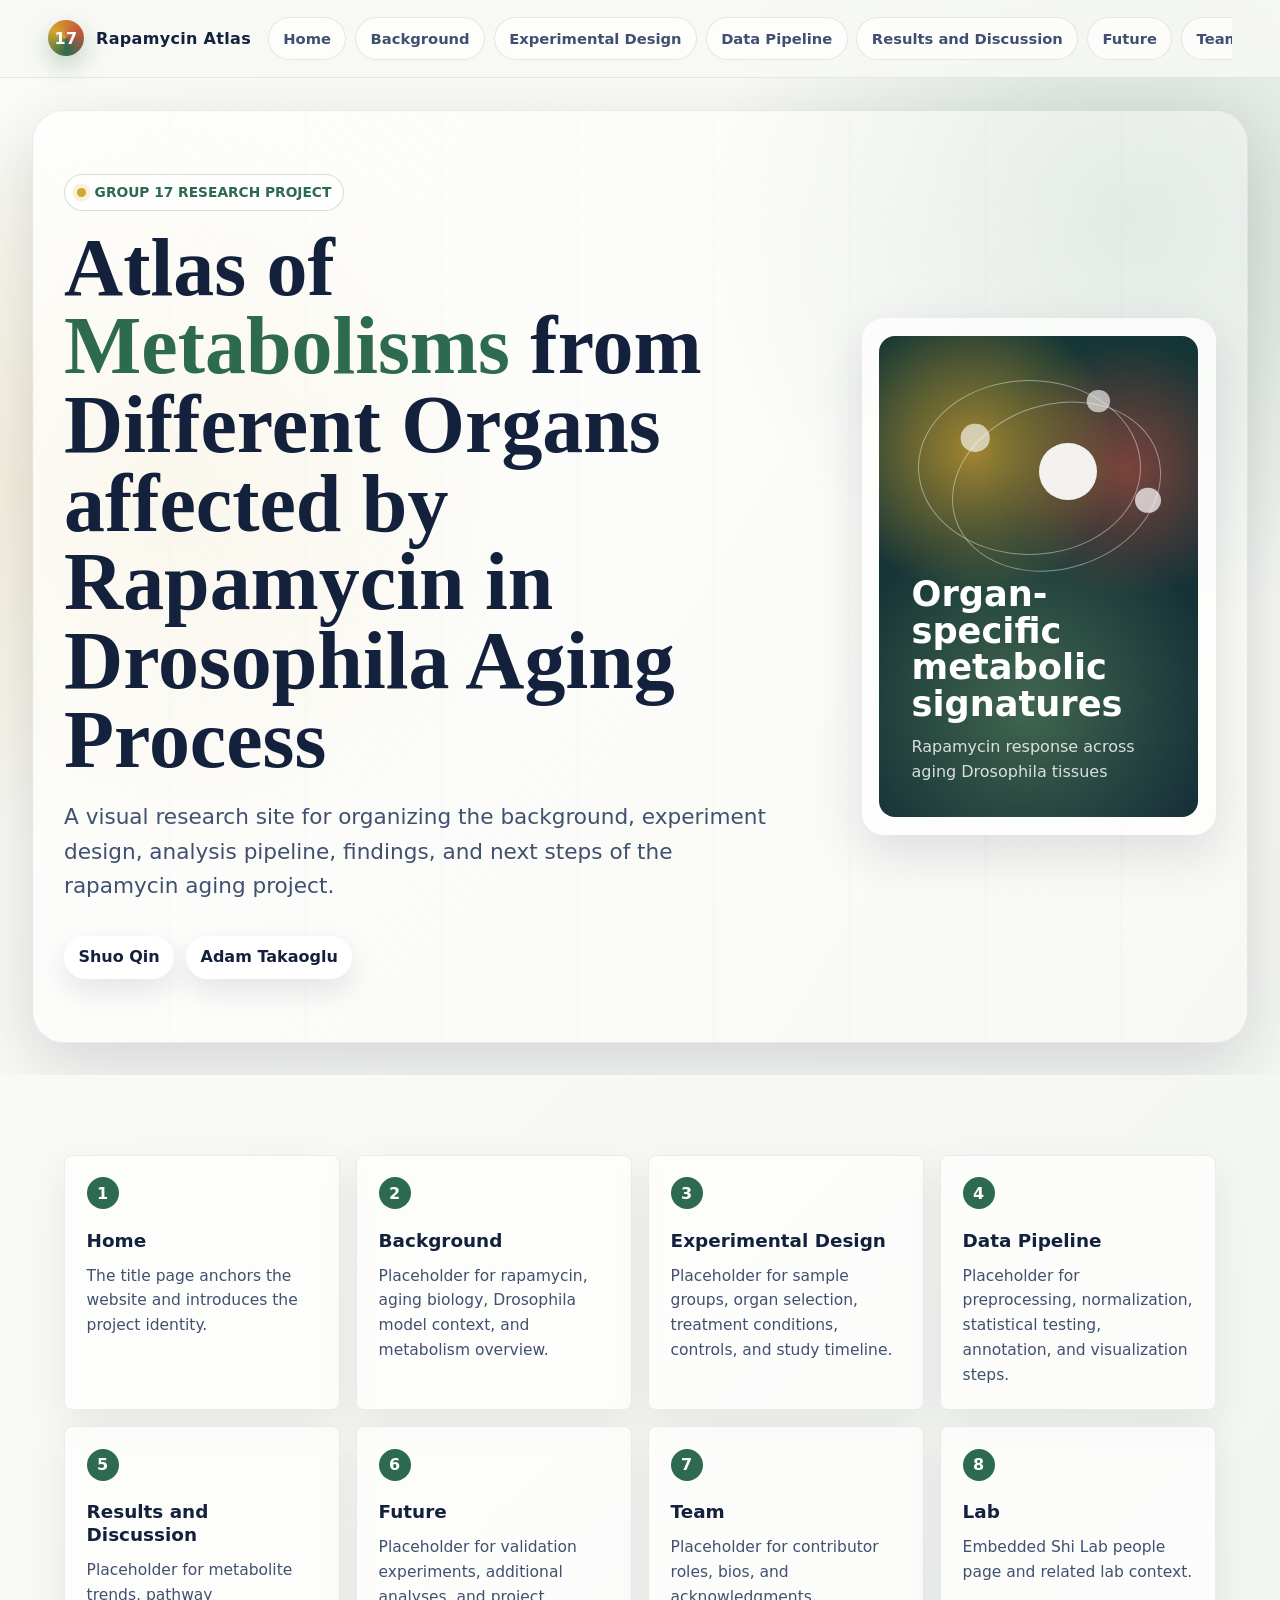
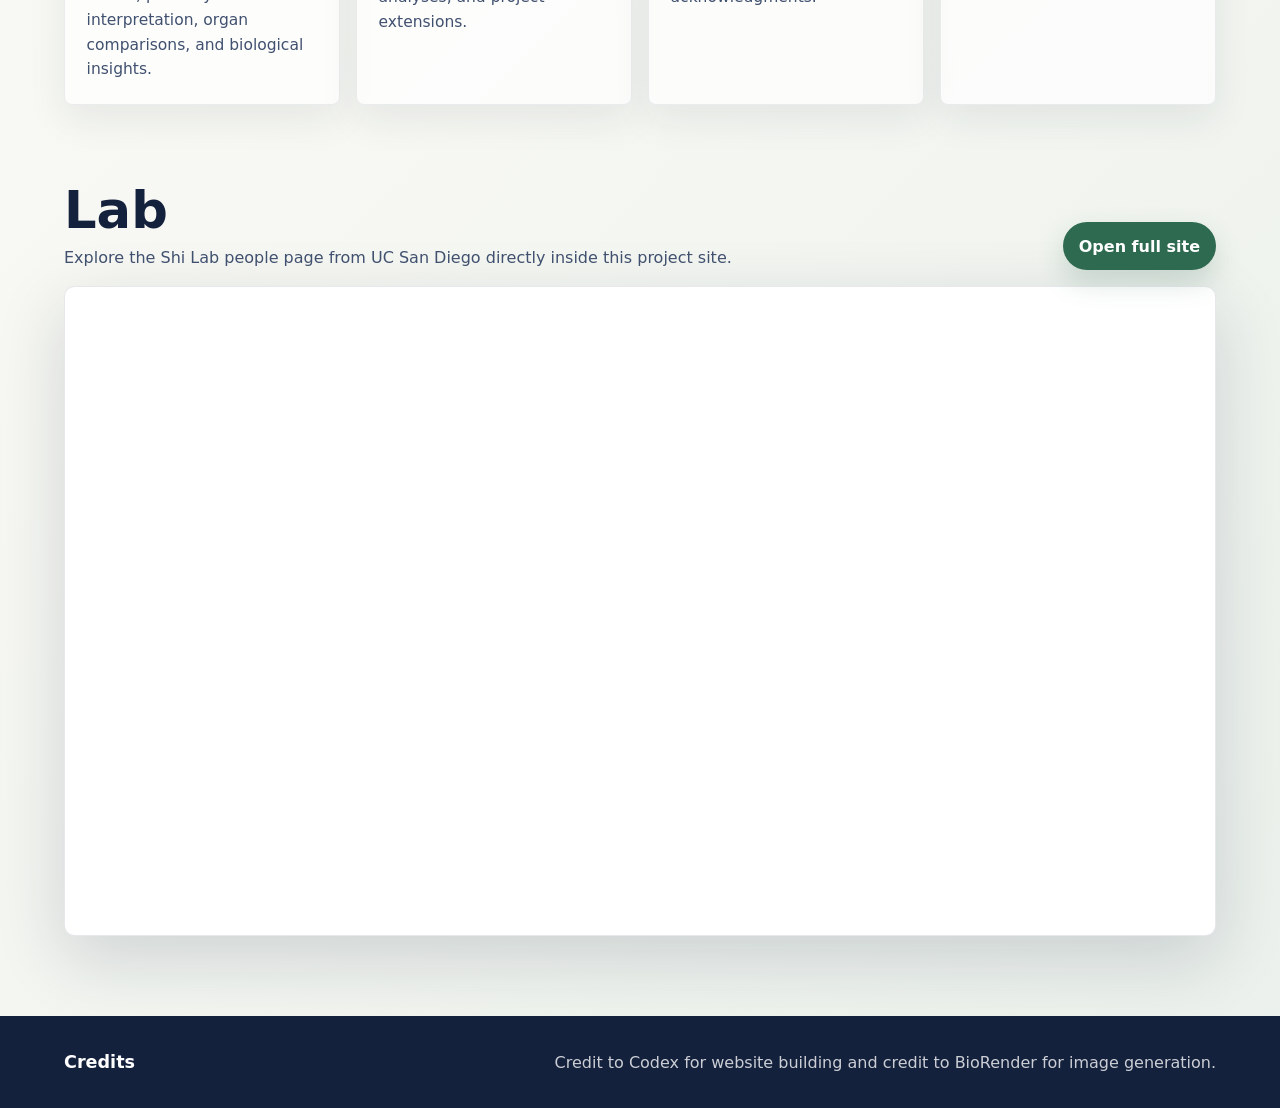
==== index.html @ 7ebf877e "[UPDATE] Lab Session Complete" ====
<!DOCTYPE html>
<html lang="en">
<head>
    <meta charset="UTF-8">
    <meta name="viewport" content="width=device-width, initial-scale=1.0">
    <title>Group 17 | Rapamycin Metabolism Atlas</title>
    <style>
        :root {
            --ink: #14213d;
            --ink-soft: #40506f;
            --paper: #f7f8f3;
            --mist: #e8efe7;
            --leaf: #2d6a4f;
            --moss: #5b8c5a;
            --gold: #d4a72c;
            --coral: #c8553d;
            --white: #ffffff;
            --shadow: 0 22px 70px rgba(20, 33, 61, 0.16);
        }

        * {
            box-sizing: border-box;
        }

        html {
            scroll-behavior: smooth;
        }

        body {
            margin: 0;
            color: var(--ink);
            font-family: Inter, ui-sans-serif, system-ui, -apple-system, BlinkMacSystemFont, "Segoe UI", sans-serif;
            line-height: 1.6;
            background:
                radial-gradient(circle at 12% 18%, rgba(212, 167, 44, 0.18), transparent 24rem),
                radial-gradient(circle at 88% 8%, rgba(45, 106, 79, 0.18), transparent 26rem),
                linear-gradient(135deg, #fbfbf7 0%, var(--paper) 50%, #eaf0eb 100%);
        }

        a {
            color: inherit;
            text-decoration: none;
        }

        .site-shell {
            min-height: 100vh;
        }

        .topbar {
            position: sticky;
            top: 0;
            z-index: 20;
            display: flex;
            align-items: center;
            justify-content: space-between;
            gap: 1rem;
            padding: 0.85rem clamp(1rem, 4vw, 3rem);
            border-bottom: 1px solid rgba(20, 33, 61, 0.08);
            background: rgba(247, 248, 243, 0.84);
            backdrop-filter: blur(18px);
        }

        .brand {
            display: flex;
            align-items: center;
            gap: 0.75rem;
            min-width: max-content;
            font-weight: 800;
            letter-spacing: 0.02em;
        }

        .brand-mark {
            display: grid;
            width: 2.25rem;
            height: 2.25rem;
            place-items: center;
            border-radius: 50%;
            color: var(--white);
            background: conic-gradient(from 180deg, var(--leaf), var(--gold), var(--coral), var(--leaf));
            box-shadow: 0 10px 24px rgba(45, 106, 79, 0.28);
        }

        .nav-scroll {
            display: flex;
            gap: 0.55rem;
            max-width: 100%;
            overflow-x: auto;
            padding: 0.2rem 0.05rem;
            scrollbar-width: thin;
        }

        .nav-scroll a {
            flex: 0 0 auto;
            padding: 0.55rem 0.9rem;
            border: 1px solid rgba(20, 33, 61, 0.1);
            border-radius: 999px;
            color: var(--ink-soft);
            font-size: 0.92rem;
            font-weight: 700;
            background: rgba(255, 255, 255, 0.64);
            transition: transform 160ms ease, color 160ms ease, background 160ms ease, border-color 160ms ease;
        }

        .nav-scroll a:hover,
        .nav-scroll a:focus-visible {
            color: var(--white);
            outline: none;
            border-color: transparent;
            background: var(--leaf);
            transform: translateY(-2px);
        }

        .hero {
            position: relative;
            min-height: calc(100vh - 4.2rem);
            display: grid;
            align-items: center;
            padding: clamp(3rem, 8vw, 6rem) clamp(1.25rem, 5vw, 5rem);
            overflow: hidden;
        }

        .hero::before {
            content: "";
            position: absolute;
            inset: clamp(1rem, 3vw, 2rem);
            pointer-events: none;
            border: 1px solid rgba(20, 33, 61, 0.08);
            border-radius: 2rem;
            background:
                linear-gradient(120deg, rgba(255, 255, 255, 0.7), rgba(255, 255, 255, 0.2)),
                repeating-linear-gradient(90deg, rgba(45, 106, 79, 0.06) 0 1px, transparent 1px 8.5rem);
            box-shadow: var(--shadow);
        }

        .hero-content {
            position: relative;
            z-index: 1;
            width: min(1180px, 100%);
            margin: 0 auto;
            display: grid;
            grid-template-columns: minmax(0, 1.12fr) minmax(18rem, 0.55fr);
            gap: clamp(2rem, 6vw, 5rem);
            align-items: center;
        }

        .kicker {
            display: inline-flex;
            align-items: center;
            gap: 0.55rem;
            width: fit-content;
            margin: 0 0 1.1rem;
            padding: 0.42rem 0.75rem;
            border: 1px solid rgba(45, 106, 79, 0.22);
            border-radius: 999px;
            color: var(--leaf);
            font-size: 0.86rem;
            font-weight: 800;
            text-transform: uppercase;
            background: rgba(255, 255, 255, 0.72);
        }

        .kicker::before {
            content: "";
            width: 0.55rem;
            height: 0.55rem;
            border-radius: 50%;
            background: var(--gold);
            box-shadow: 0 0 0 0.28rem rgba(212, 167, 44, 0.16);
        }

        h1 {
            max-width: 980px;
            margin: 0;
            font-family: Georgia, "Times New Roman", serif;
            font-size: clamp(2.55rem, 6.4vw, 6.7rem);
            line-height: 0.96;
            letter-spacing: 0;
        }

        .title-accent {
            color: var(--leaf);
        }

        .subtitle {
            max-width: 760px;
            margin: 1.3rem 0 0;
            color: var(--ink-soft);
            font-size: clamp(1.05rem, 2vw, 1.35rem);
        }

        .team-line {
            display: flex;
            flex-wrap: wrap;
            gap: 0.75rem;
            margin-top: 2rem;
        }

        .team-line span {
            display: inline-flex;
            align-items: center;
            min-height: 2.65rem;
            padding: 0.55rem 0.9rem;
            border-radius: 999px;
            font-weight: 800;
            background: var(--white);
            box-shadow: 0 12px 28px rgba(20, 33, 61, 0.1);
        }

        .hero-panel {
            padding: 1.1rem;
            border-radius: 1.4rem;
            background: rgba(255, 255, 255, 0.72);
            box-shadow: 0 18px 50px rgba(20, 33, 61, 0.13);
        }

        .atlas-card {
            min-height: 24rem;
            display: grid;
            align-content: space-between;
            padding: clamp(1.25rem, 3vw, 2rem);
            border-radius: 1rem;
            color: var(--white);
            background:
                linear-gradient(145deg, rgba(20, 33, 61, 0.1), rgba(20, 33, 61, 0.44)),
                radial-gradient(circle at 30% 24%, rgba(212, 167, 44, 0.9), transparent 9rem),
                radial-gradient(circle at 78% 28%, rgba(200, 85, 61, 0.76), transparent 8rem),
                radial-gradient(circle at 48% 78%, rgba(91, 140, 90, 0.95), transparent 12rem),
                #173b34;
            overflow: hidden;
        }

        .orbit {
            position: relative;
            height: 13rem;
        }

        .orbit span {
            position: absolute;
            display: block;
            border: 1px solid rgba(255, 255, 255, 0.42);
            border-radius: 50%;
        }

        .orbit span:nth-child(1) {
            inset: 0.8rem 1.6rem 1.3rem 0.4rem;
        }

        .orbit span:nth-child(2) {
            inset: 2.3rem 0.2rem 0.4rem 2.4rem;
            transform: rotate(-18deg);
        }

        .orbit span:nth-child(3) {
            width: 3.6rem;
            height: 3.6rem;
            top: 4.7rem;
            left: 50%;
            border: none;
            background: rgba(255, 255, 255, 0.92);
            box-shadow:
                -5.8rem -2.1rem 0 -0.9rem rgba(255, 255, 255, 0.62),
                5rem 1.8rem 0 -1rem rgba(255, 255, 255, 0.7),
                1.9rem -4.4rem 0 -1.08rem rgba(255, 255, 255, 0.62);
        }

        .atlas-card h2 {
            margin: 0;
            font-size: clamp(1.6rem, 3.2vw, 2.2rem);
            line-height: 1.05;
        }

        .atlas-card p {
            margin: 0.65rem 0 0;
            color: rgba(255, 255, 255, 0.82);
        }

        .section-wrap {
            padding: clamp(3rem, 8vw, 5rem) clamp(1.25rem, 5vw, 5rem);
        }

        .section-grid {
            width: min(1180px, 100%);
            margin: 0 auto;
            display: grid;
            grid-template-columns: repeat(4, minmax(0, 1fr));
            gap: 1rem;
        }

        .placeholder {
            min-height: 13rem;
            padding: 1.35rem;
            border: 1px solid rgba(20, 33, 61, 0.08);
            border-radius: 0.5rem;
            background: rgba(255, 255, 255, 0.7);
            box-shadow: 0 14px 38px rgba(20, 33, 61, 0.08);
        }

        .placeholder h2 {
            margin: 0 0 0.75rem;
            font-size: 1.15rem;
            line-height: 1.25;
        }

        .placeholder p {
            margin: 0;
            color: var(--ink-soft);
            font-size: 0.97rem;
        }

        .placeholder-number {
            display: inline-grid;
            width: 2rem;
            height: 2rem;
            margin-bottom: 1.2rem;
            place-items: center;
            border-radius: 50%;
            color: var(--white);
            font-weight: 900;
            background: var(--leaf);
        }

        .lab-section {
            padding: 0 clamp(1.25rem, 5vw, 5rem) clamp(3rem, 8vw, 5rem);
        }

        .lab-inner {
            width: min(1180px, 100%);
            margin: 0 auto;
        }

        .section-heading {
            display: flex;
            align-items: end;
            justify-content: space-between;
            gap: 1rem;
            margin-bottom: 1rem;
        }

        .section-heading h2 {
            margin: 0;
            font-size: clamp(1.8rem, 4vw, 3.2rem);
            line-height: 1;
        }

        .section-heading p {
            max-width: 42rem;
            margin: 0.55rem 0 0;
            color: var(--ink-soft);
        }

        .open-link {
            flex: 0 0 auto;
            padding: 0.7rem 1rem;
            border-radius: 999px;
            color: var(--white);
            font-weight: 800;
            background: var(--leaf);
            box-shadow: 0 12px 28px rgba(45, 106, 79, 0.2);
        }

        .lab-frame-wrap {
            overflow: hidden;
            border: 1px solid rgba(20, 33, 61, 0.1);
            border-radius: 0.65rem;
            background: var(--white);
            box-shadow: var(--shadow);
        }

        .lab-frame {
            display: block;
            width: 100%;
            min-height: 72vh;
            border: 0;
        }

        .credits {
            padding: 2rem clamp(1.25rem, 5vw, 5rem);
            color: var(--white);
            background: var(--ink);
        }

        .credits-inner {
            width: min(1180px, 100%);
            margin: 0 auto;
            display: flex;
            align-items: center;
            justify-content: space-between;
            gap: 1rem;
        }

        .credits h2 {
            margin: 0;
            font-size: 1.1rem;
        }

        .credits p {
            margin: 0;
            color: rgba(255, 255, 255, 0.78);
        }

        @media (max-width: 920px) {
            .topbar {
                align-items: flex-start;
                flex-direction: column;
            }

            .hero-content {
                grid-template-columns: 1fr;
            }

            .hero-panel {
                max-width: 32rem;
            }

            .section-grid {
                grid-template-columns: repeat(2, minmax(0, 1fr));
            }

            .section-heading,
            .credits-inner {
                align-items: flex-start;
                flex-direction: column;
            }
        }

        @media (max-width: 620px) {
            .hero {
                min-height: auto;
                padding-top: 2rem;
            }

            .hero::before {
                inset: 0.65rem;
                border-radius: 1.2rem;
            }

            .brand {
                min-width: 0;
            }

            .section-grid {
                grid-template-columns: 1fr;
            }
        }
    </style>
</head>
<body>
    <div class="site-shell">
        <header class="topbar" aria-label="Project navigation">
            <a class="brand" href="#home" aria-label="Go to home section">
                <span class="brand-mark" aria-hidden="true">17</span>
                <span>Rapamycin Atlas</span>
            </a>
            <nav class="nav-scroll" aria-label="Main sections">
                <a href="#home">Home</a>
                <a href="#background">Background</a>
                <a href="#experimental-design">Experimental Design</a>
                <a href="#data-pipeline">Data Pipeline</a>
                <a href="#results-discussion">Results and Discussion</a>
                <a href="#future">Future</a>
                <a href="#team">Team</a>
                <a href="#lab">Lab</a>
            </nav>
        </header>

        <main>
            <section class="hero" id="home">
                <div class="hero-content">
                    <div>
                        <p class="kicker">Group 17 Research Project</p>
                        <h1>Atlas of <span class="title-accent">Metabolisms</span> from Different Organs affected by Rapamycin in Drosophila Aging Process</h1>
                        <p class="subtitle">A visual research site for organizing the background, experiment design, analysis pipeline, findings, and next steps of the rapamycin aging project.</p>
                        <div class="team-line" aria-label="Team members">
                            <span>Shuo Qin</span>
                            <span>Adam Takaoglu</span>
                        </div>
                    </div>

                    <aside class="hero-panel" aria-label="Metabolism atlas visual">
                        <div class="atlas-card">
                            <div class="orbit" aria-hidden="true">
                                <span></span>
                                <span></span>
                                <span></span>
                            </div>
                            <div>
                                <h2>Organ-specific metabolic signatures</h2>
                                <p>Rapamycin response across aging Drosophila tissues</p>
                            </div>
                        </div>
                    </aside>
                </div>
            </section>

            <section class="section-wrap" aria-label="Page placeholders">
                <div class="section-grid">
                    <article class="placeholder">
                        <span class="placeholder-number">1</span>
                        <h2>Home</h2>
                        <p>The title page anchors the website and introduces the project identity.</p>
                    </article>
                    <article class="placeholder" id="background">
                        <span class="placeholder-number">2</span>
                        <h2>Background</h2>
                        <p>Placeholder for rapamycin, aging biology, Drosophila model context, and metabolism overview.</p>
                    </article>
                    <article class="placeholder" id="experimental-design">
                        <span class="placeholder-number">3</span>
                        <h2>Experimental Design</h2>
                        <p>Placeholder for sample groups, organ selection, treatment conditions, controls, and study timeline.</p>
                    </article>
                    <article class="placeholder" id="data-pipeline">
                        <span class="placeholder-number">4</span>
                        <h2>Data Pipeline</h2>
                        <p>Placeholder for preprocessing, normalization, statistical testing, annotation, and visualization steps.</p>
                    </article>
                    <article class="placeholder" id="results-discussion">
                        <span class="placeholder-number">5</span>
                        <h2>Results and Discussion</h2>
                        <p>Placeholder for metabolite trends, pathway interpretation, organ comparisons, and biological insights.</p>
                    </article>
                    <article class="placeholder" id="future">
                        <span class="placeholder-number">6</span>
                        <h2>Future</h2>
                        <p>Placeholder for validation experiments, additional analyses, and project extensions.</p>
                    </article>
                    <article class="placeholder" id="team">
                        <span class="placeholder-number">7</span>
                        <h2>Team</h2>
                        <p>Placeholder for contributor roles, bios, and acknowledgments.</p>
                    </article>
                    <article class="placeholder">
                        <span class="placeholder-number">8</span>
                        <h2>Lab</h2>
                        <p>Embedded Shi Lab people page and related lab context.</p>
                    </article>
                </div>
            </section>

            <section class="lab-section" id="lab" aria-labelledby="lab-title">
                <div class="lab-inner">
                    <div class="section-heading">
                        <div>
                            <h2 id="lab-title">Lab</h2>
                            <p>Explore the Shi Lab people page from UC San Diego directly inside this project site.</p>
                        </div>
                        <a class="open-link" href="https://shi.eng.ucsd.edu/people" target="_blank" rel="noopener noreferrer">Open full site</a>
                    </div>
                    <div class="lab-frame-wrap">
                        <iframe class="lab-frame" src="https://shi.eng.ucsd.edu/people" title="Shi Lab people page">
                            <a href="https://shi.eng.ucsd.edu/people">Open the Shi Lab people page</a>
                        </iframe>
                    </div>
                </div>
            </section>
        </main>

        <footer class="credits" aria-labelledby="credits-title">
            <div class="credits-inner">
                <h2 id="credits-title">Credits</h2>
                <p>Credit to Codex for website building and credit to BioRender for image generation.</p>
            </div>
        </footer>
    </div>
</body>
</html>
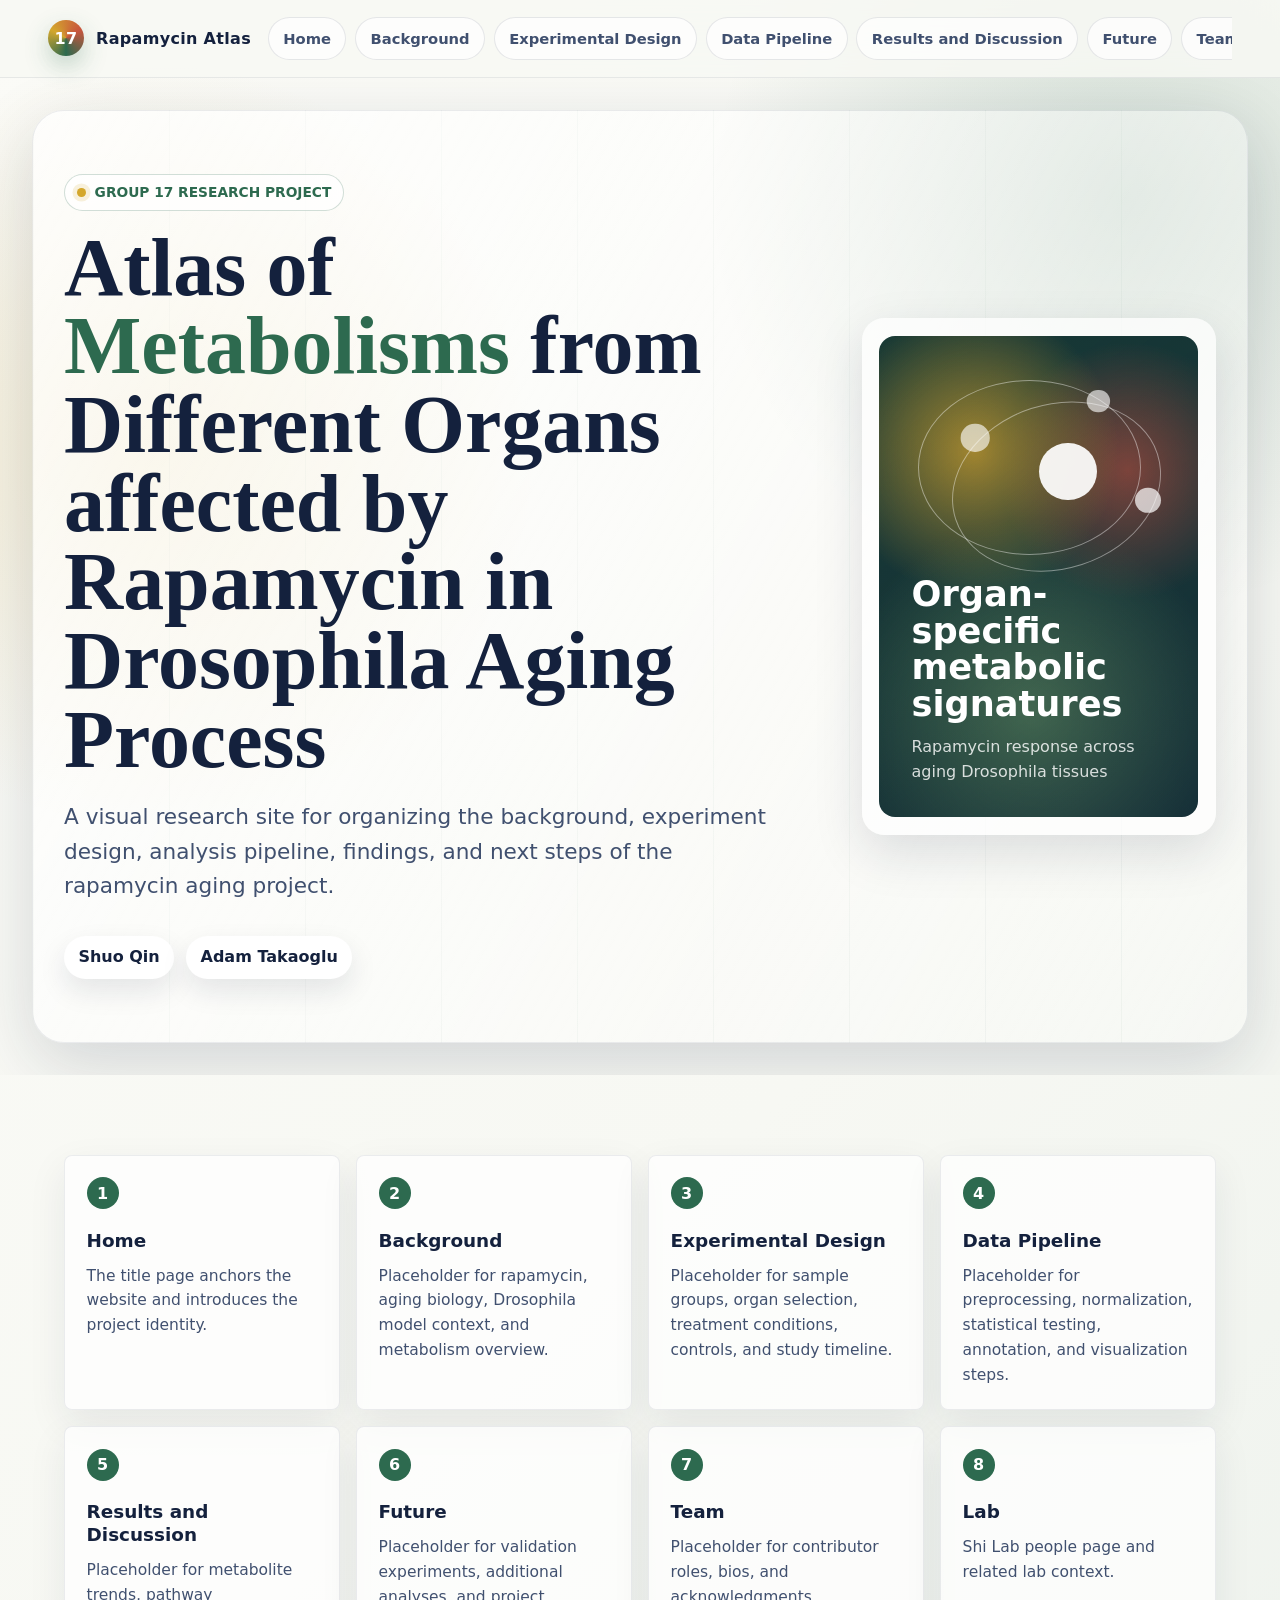
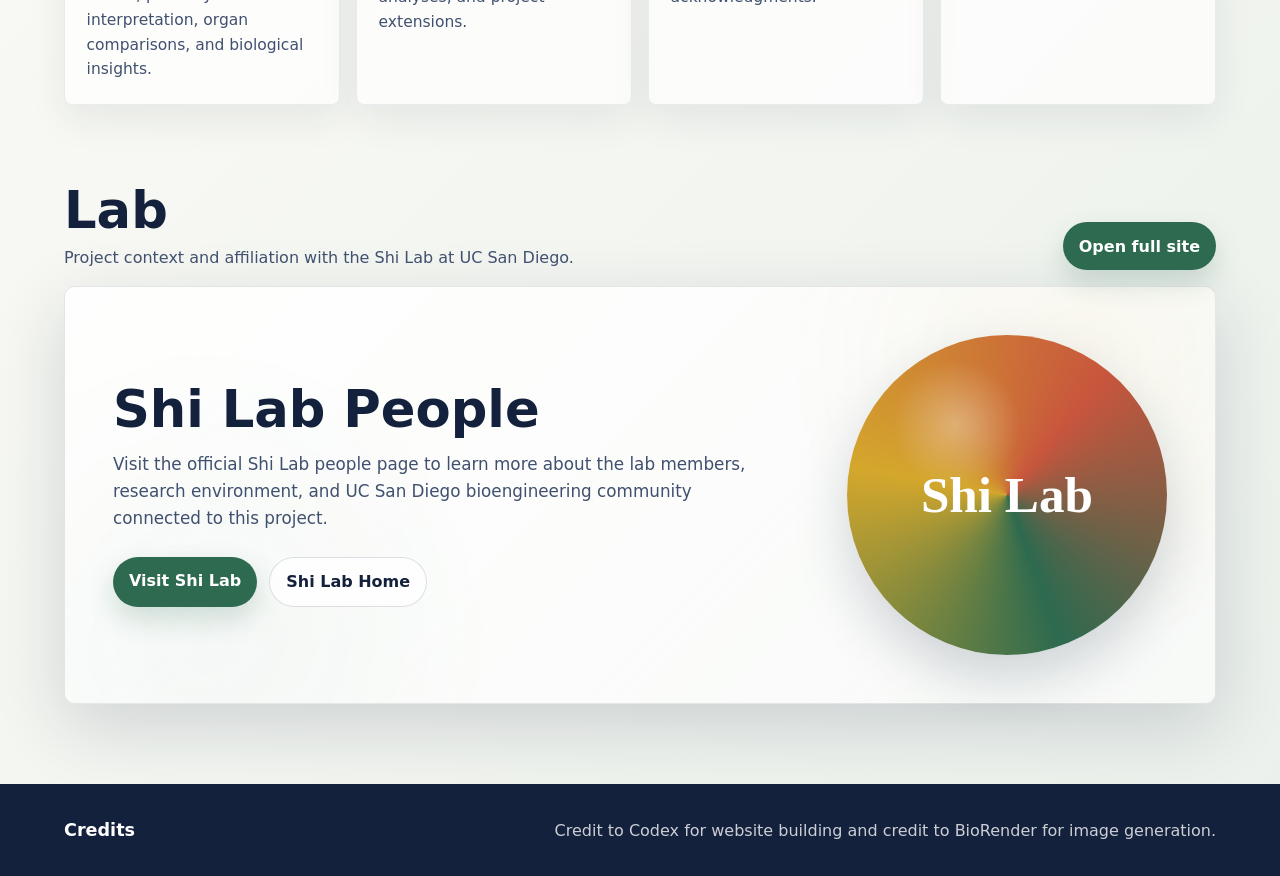
==== commit 6c9a3d41: "Update index.html" ====
--- a/index.html
+++ b/index.html
@@ -358,20 +358,76 @@
             box-shadow: 0 12px 28px rgba(45, 106, 79, 0.2);
         }
 
-        .lab-frame-wrap {
-            overflow: hidden;
+        .lab-link-panel {
+            display: grid;
+            grid-template-columns: minmax(0, 0.86fr) minmax(18rem, 0.44fr);
+            gap: clamp(1.25rem, 4vw, 3rem);
+            align-items: center;
+            min-height: 24rem;
+            padding: clamp(1.25rem, 4vw, 3rem);
             border: 1px solid rgba(20, 33, 61, 0.1);
             border-radius: 0.65rem;
-            background: var(--white);
+            background:
+                linear-gradient(135deg, rgba(255, 255, 255, 0.86), rgba(255, 255, 255, 0.62)),
+                radial-gradient(circle at 88% 18%, rgba(212, 167, 44, 0.2), transparent 18rem),
+                radial-gradient(circle at 12% 82%, rgba(45, 106, 79, 0.18), transparent 18rem);
             box-shadow: var(--shadow);
         }
 
-        .lab-frame {
+        .lab-link-panel h3 {
+            margin: 0;
+            font-size: clamp(1.8rem, 4vw, 3.5rem);
+            line-height: 1;
+        }
+
+        .lab-link-panel p {
+            max-width: 42rem;
+            margin: 1rem 0 0;
+            color: var(--ink-soft);
+            font-size: 1.05rem;
+        }
+
+        .lab-actions {
+            display: flex;
+            flex-wrap: wrap;
+            gap: 0.75rem;
+            margin-top: 1.6rem;
+        }
+
+        .secondary-link {
+            flex: 0 0 auto;
+            padding: 0.7rem 1rem;
+            border: 1px solid rgba(20, 33, 61, 0.14);
+            border-radius: 999px;
+            color: var(--ink);
+            font-weight: 800;
+            background: rgba(255, 255, 255, 0.72);
+        }
+
+        .lab-badge {
+            justify-self: end;
+            width: min(100%, 20rem);
+            aspect-ratio: 1;
+            display: grid;
+            place-items: center;
+            border-radius: 50%;
+            color: var(--white);
+            text-align: center;
+            background:
+                radial-gradient(circle at 34% 28%, rgba(255, 255, 255, 0.32), transparent 4rem),
+                conic-gradient(from 160deg, var(--leaf), var(--gold), var(--coral), var(--leaf));
+            box-shadow: 0 24px 54px rgba(20, 33, 61, 0.18);
+        }
+
+        .lab-badge span {
             display: block;
-            width: 100%;
-            min-height: 72vh;
-            border: 0;
-        }
+            max-width: 12rem;
+            font-family: Georgia, "Times New Roman", serif;
+            font-size: clamp(2rem, 4vw, 3.8rem);
+            font-weight: 700;
+            line-height: 0.95;
+        }
+
 
         .credits {
             padding: 2rem clamp(1.25rem, 5vw, 5rem);
@@ -417,9 +473,19 @@
             }
 
             .section-heading,
-            .credits-inner {
+            .credits-inner,
+            .lab-link-panel {
                 align-items: flex-start;
                 flex-direction: column;
+            }
+
+            .lab-link-panel {
+                grid-template-columns: 1fr;
+            }
+
+            .lab-badge {
+                justify-self: start;
+                width: min(100%, 15rem);
             }
         }
 
@@ -532,7 +598,7 @@
                     <article class="placeholder">
                         <span class="placeholder-number">8</span>
                         <h2>Lab</h2>
-                        <p>Embedded Shi Lab people page and related lab context.</p>
+                        <p>Shi Lab people page and related lab context.</p>
                     </article>
                 </div>
             </section>
@@ -542,14 +608,22 @@
                     <div class="section-heading">
                         <div>
                             <h2 id="lab-title">Lab</h2>
-                            <p>Explore the Shi Lab people page from UC San Diego directly inside this project site.</p>
+                            <p>Project context and affiliation with the Shi Lab at UC San Diego.</p>
                         </div>
                         <a class="open-link" href="https://shi.eng.ucsd.edu/people" target="_blank" rel="noopener noreferrer">Open full site</a>
                     </div>
-                    <div class="lab-frame-wrap">
-                        <iframe class="lab-frame" src="https://shi.eng.ucsd.edu/people" title="Shi Lab people page">
-                            <a href="https://shi.eng.ucsd.edu/people">Open the Shi Lab people page</a>
-                        </iframe>
+                    <div class="lab-link-panel">
+                        <div>
+                            <h3>Shi Lab People</h3>
+                            <p>Visit the official Shi Lab people page to learn more about the lab members, research environment, and UC San Diego bioengineering community connected to this project.</p>
+                            <div class="lab-actions">
+                                <a class="open-link" href="https://shi.eng.ucsd.edu/people" target="_blank" rel="noopener noreferrer">Visit Shi Lab</a>
+                                <a class="secondary-link" href="https://shi.eng.ucsd.edu/" target="_blank" rel="noopener noreferrer">Shi Lab Home</a>
+                            </div>
+                        </div>
+                        <div class="lab-badge" aria-hidden="true">
+                            <span>Shi Lab</span>
+                        </div>
                     </div>
                 </div>
             </section>
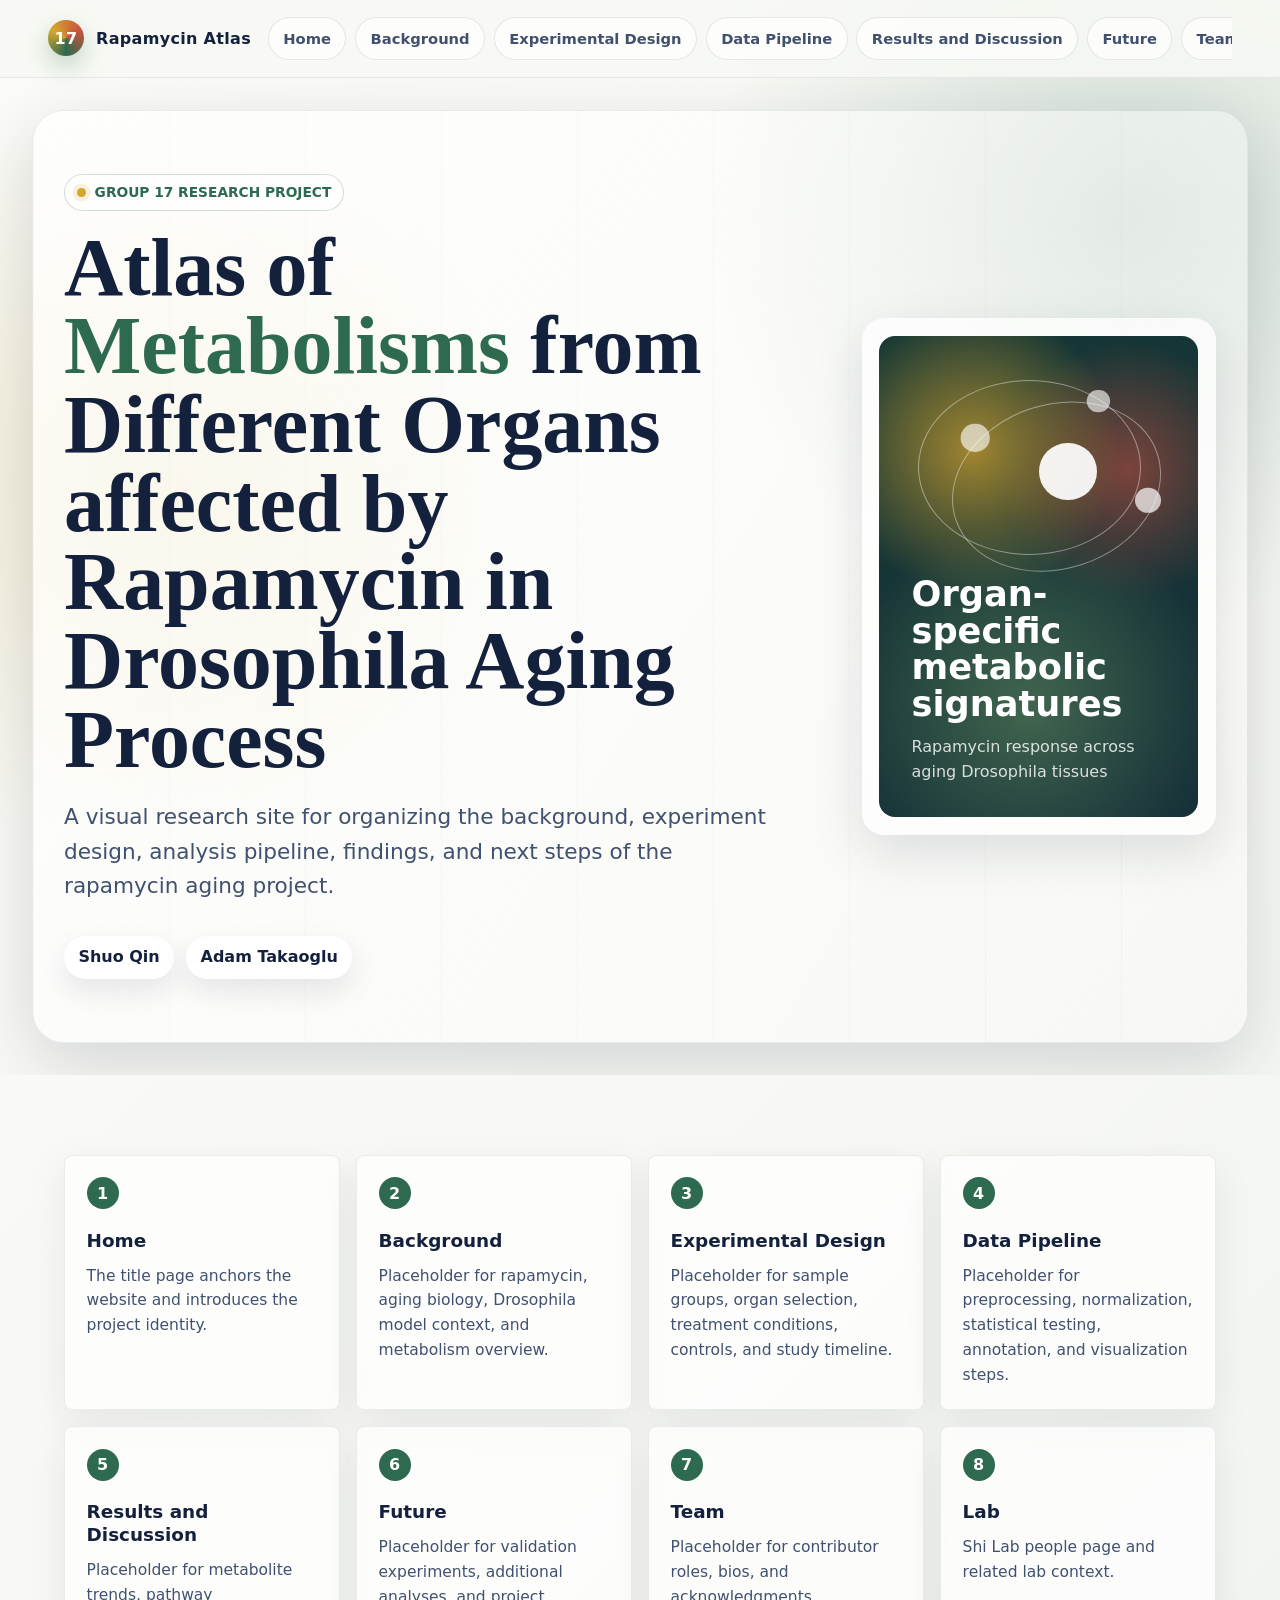
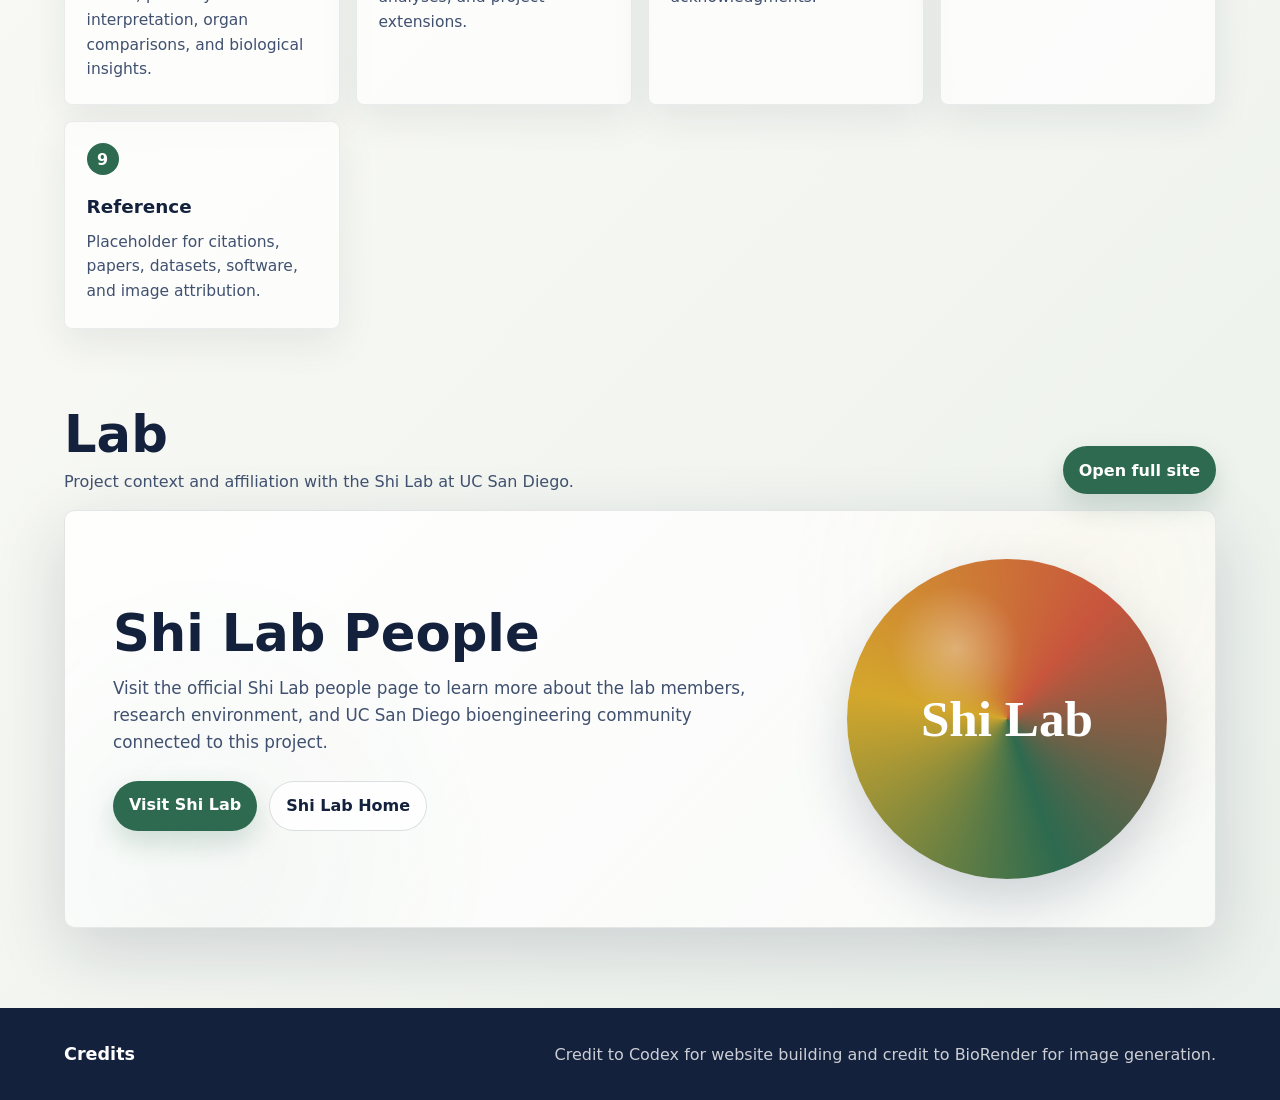
==== commit 4221be65: "image upload" ====
--- a/index.html
+++ b/index.html
@@ -526,6 +526,7 @@
                 <a href="#future">Future</a>
                 <a href="#team">Team</a>
                 <a href="#lab">Lab</a>
+                <a href="#reference">Reference</a>
             </nav>
         </header>
 
@@ -599,6 +600,11 @@
                         <span class="placeholder-number">8</span>
                         <h2>Lab</h2>
                         <p>Shi Lab people page and related lab context.</p>
+                    </article>
+                    <article class="placeholder" id="reference">
+                        <span class="placeholder-number">9</span>
+                        <h2>Reference</h2>
+                        <p>Placeholder for citations, papers, datasets, software, and image attribution.</p>
                     </article>
                 </div>
             </section>
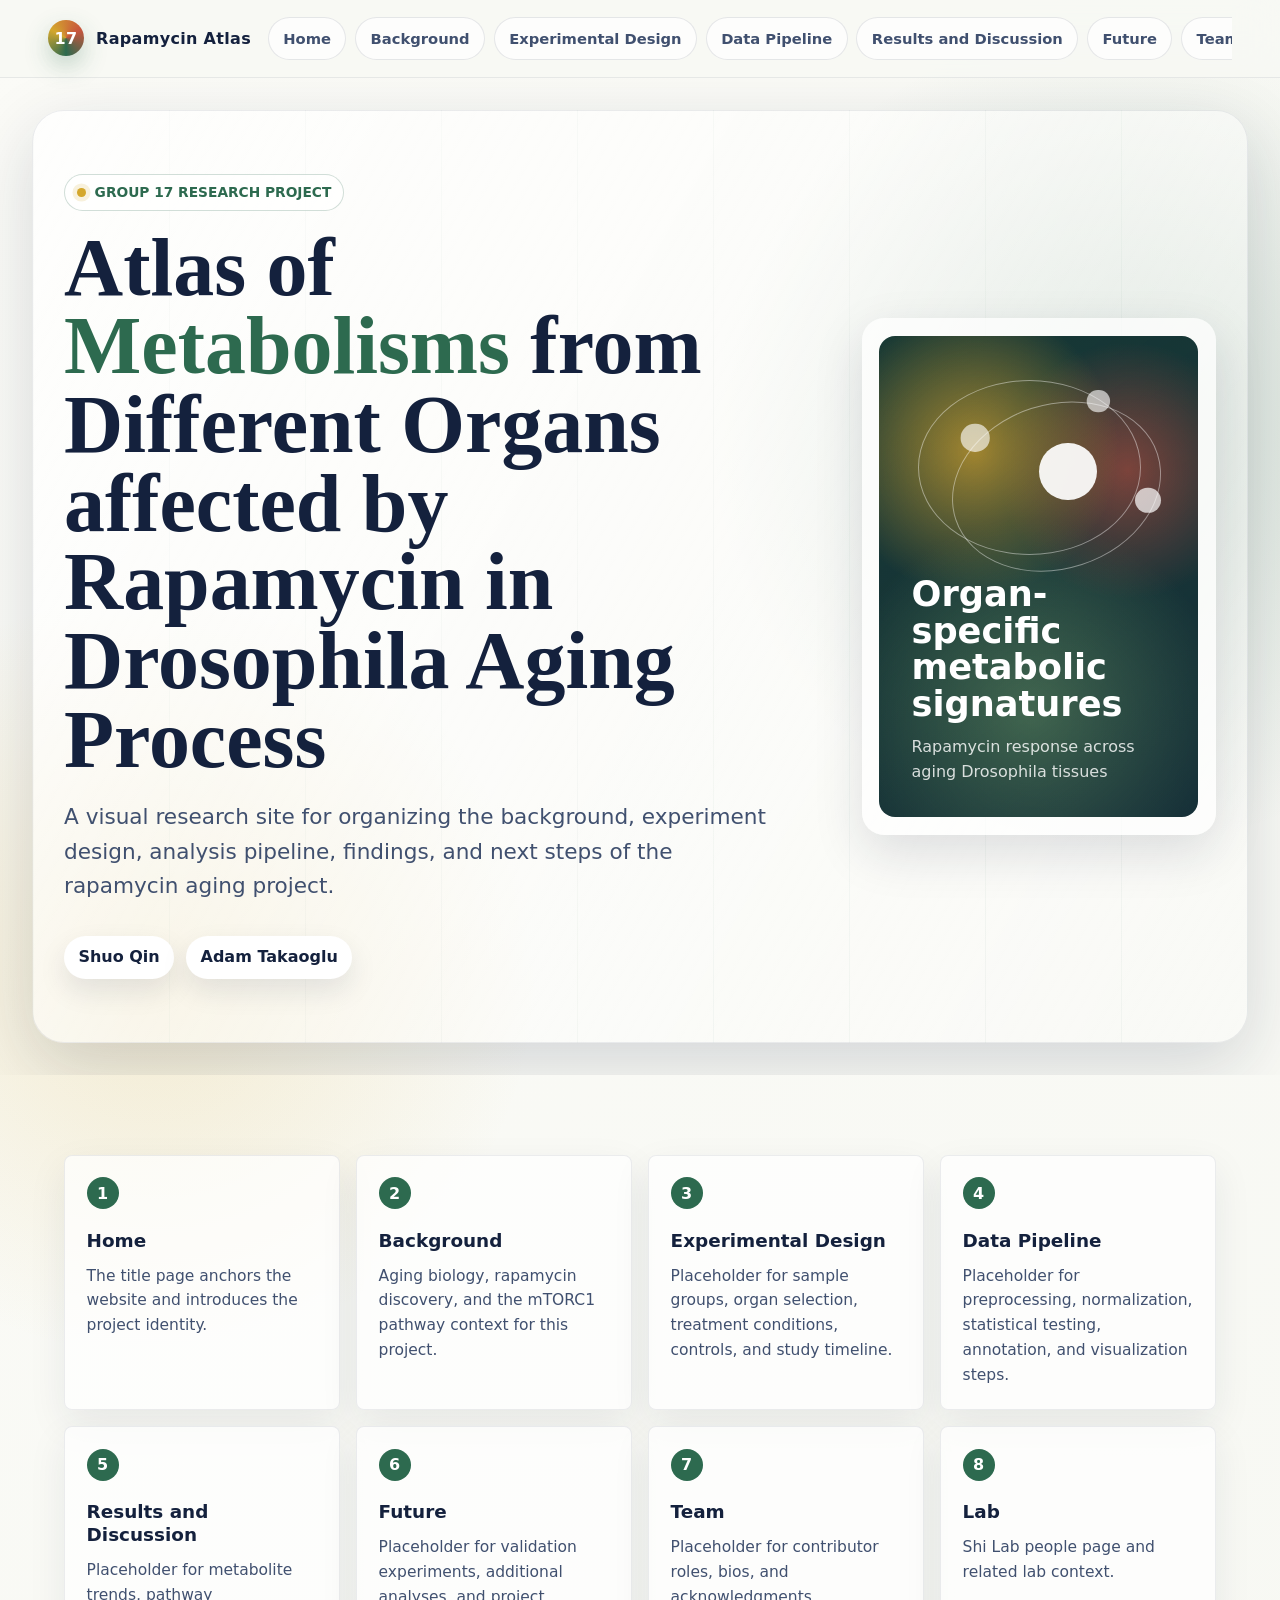
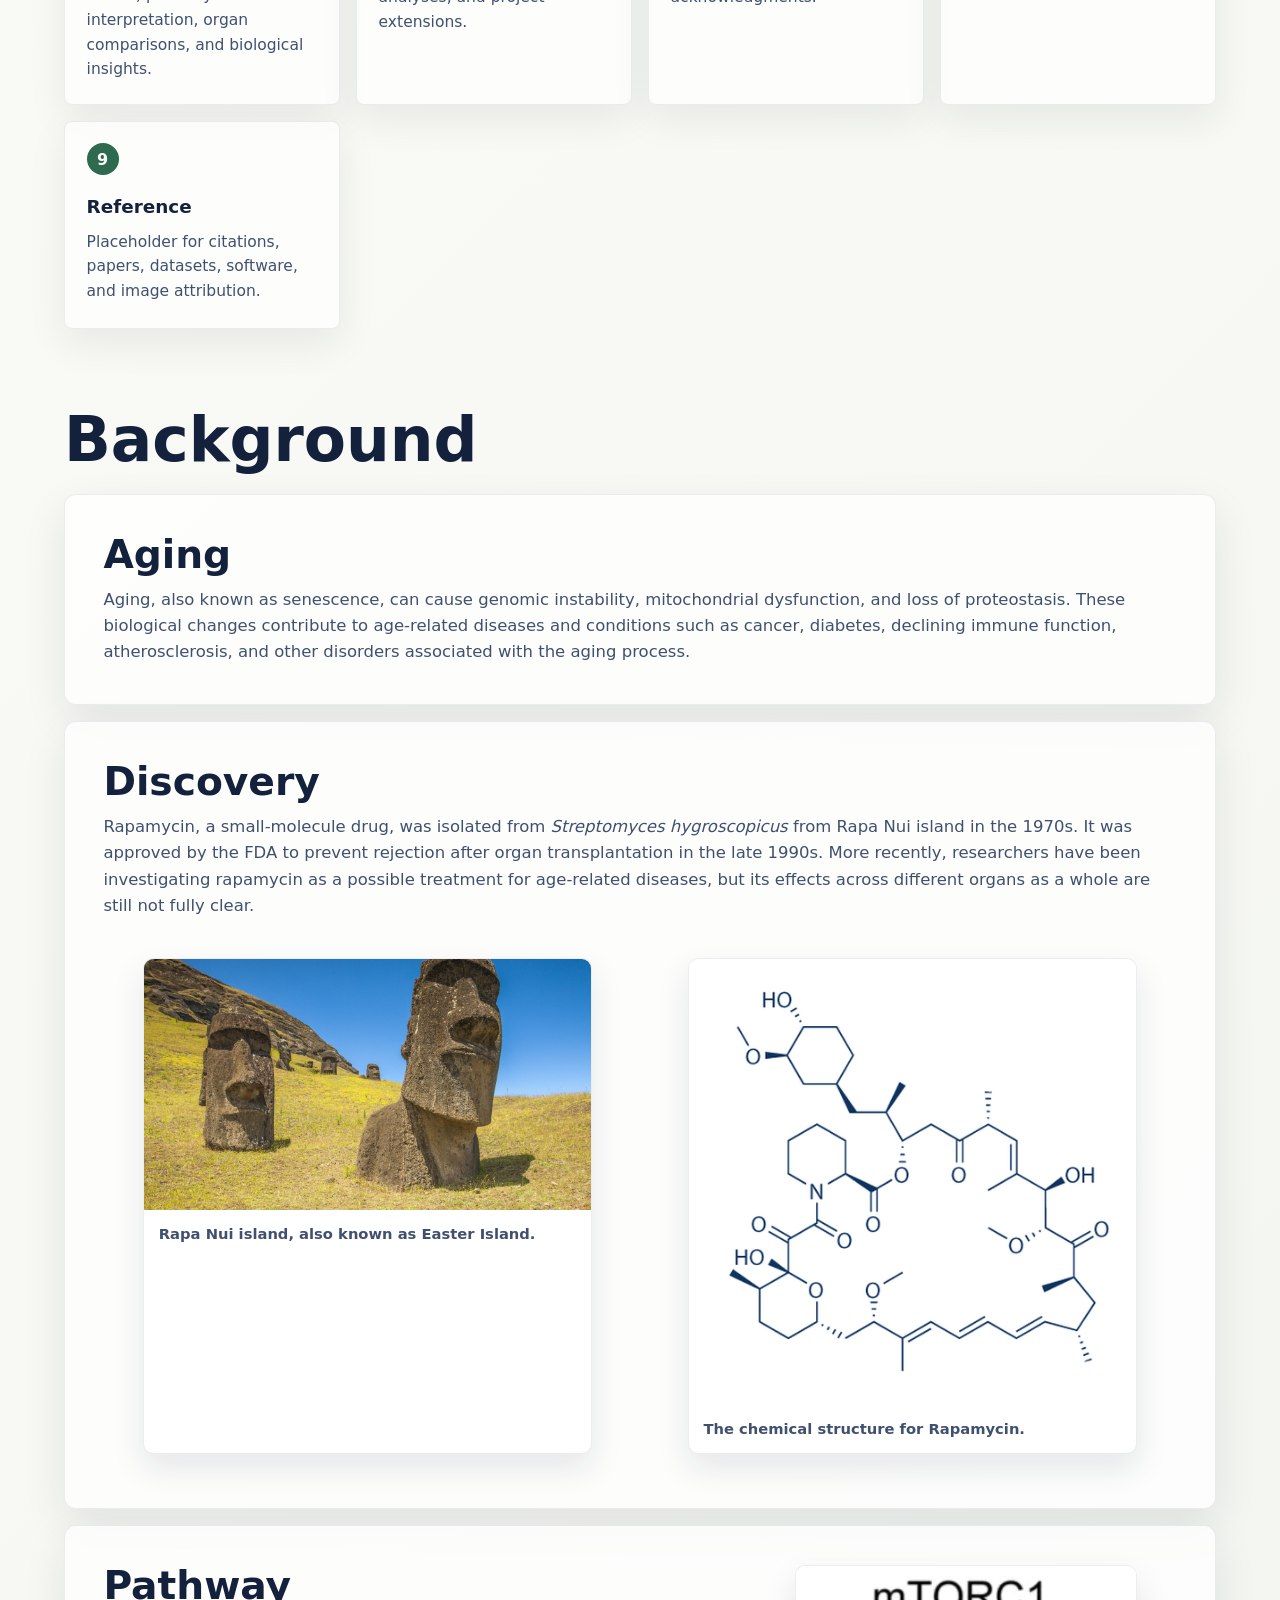
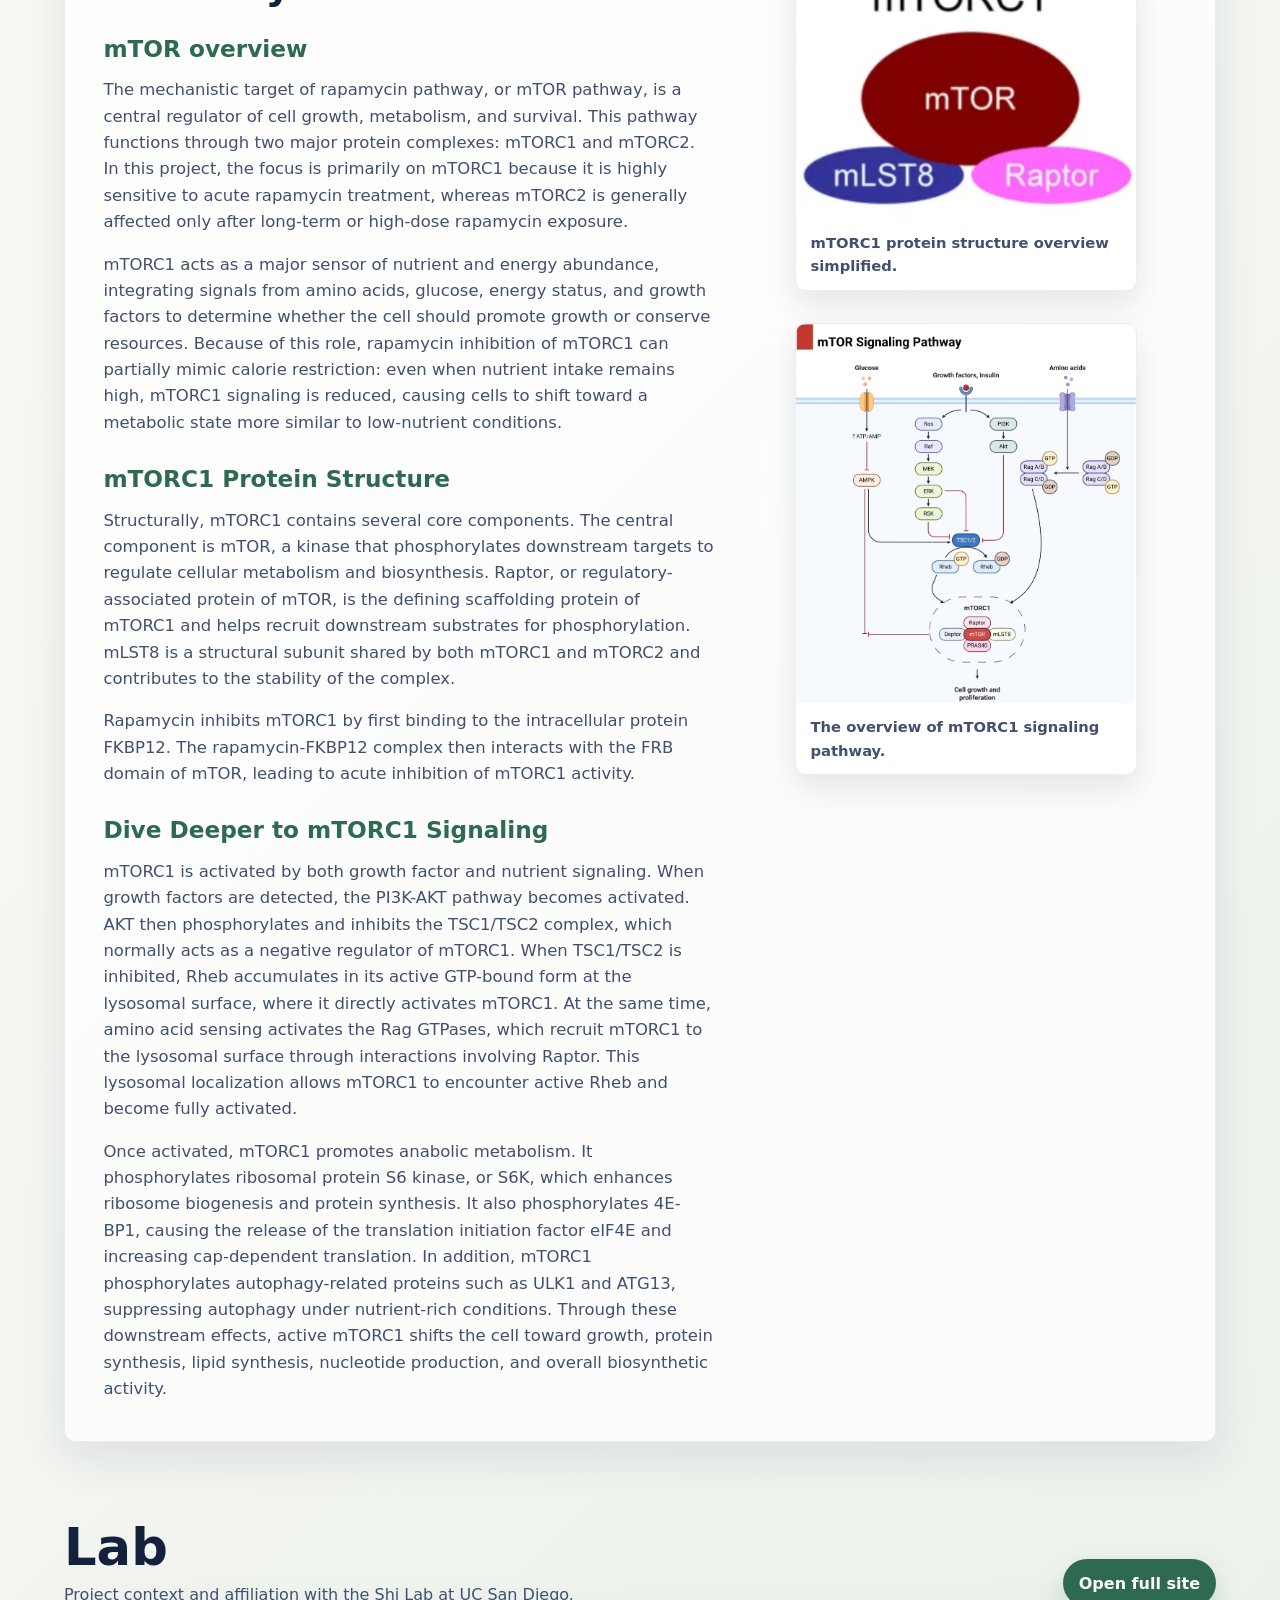
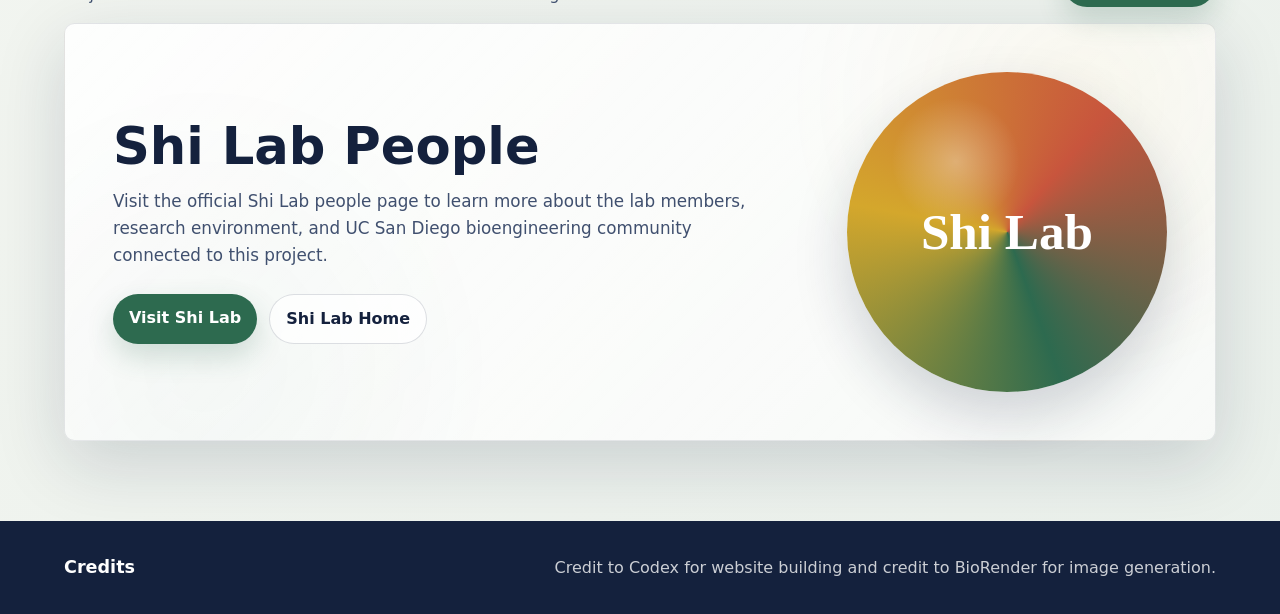
==== commit a3392298: "version 1 bg" ====
--- a/index.html
+++ b/index.html
@@ -319,6 +319,121 @@
             background: var(--leaf);
         }
 
+        .background-section {
+            padding: 0 clamp(1.25rem, 5vw, 5rem) clamp(3rem, 8vw, 5rem);
+        }
+
+        .background-inner {
+            width: min(1180px, 100%);
+            margin: 0 auto;
+        }
+
+        .background-header {
+            max-width: 780px;
+            margin-bottom: 1.5rem;
+        }
+
+        .background-header h2 {
+            margin: 0;
+            font-size: clamp(2rem, 4.8vw, 4rem);
+            line-height: 1;
+        }
+
+        .background-topic {
+            margin-top: 1rem;
+            padding: clamp(1.25rem, 4vw, 2.4rem);
+            border: 1px solid rgba(20, 33, 61, 0.08);
+            border-radius: 0.75rem;
+            background: rgba(255, 255, 255, 0.74);
+            box-shadow: 0 16px 44px rgba(20, 33, 61, 0.09);
+        }
+
+        .background-topic h3 {
+            margin: 0 0 0.75rem;
+            font-size: clamp(1.6rem, 3.2vw, 2.45rem);
+            line-height: 1.05;
+        }
+
+        .background-topic h4 {
+            margin: 1.5rem 0 0.65rem;
+            color: var(--leaf);
+            font-size: clamp(1.15rem, 2vw, 1.45rem);
+        }
+
+        .background-topic p {
+            margin: 0;
+            color: var(--ink-soft);
+            font-size: 1.03rem;
+        }
+
+        .background-topic p + p {
+            margin-top: 1rem;
+        }
+
+        .topic-split {
+            display: grid;
+            grid-template-columns: minmax(0, 0.9fr) minmax(18rem, 0.65fr);
+            gap: clamp(1.25rem, 4vw, 2.5rem);
+            align-items: start;
+        }
+
+        .discovery-layout {
+            display: grid;
+            gap: 1.4rem;
+        }
+
+        .figure-stack {
+            display: grid;
+            gap: 1rem;
+        }
+
+        .discovery-figures {
+            grid-template-columns: repeat(2, minmax(0, 1fr));
+        }
+
+        .figure-card {
+            overflow: hidden;
+            border: 1px solid rgba(20, 33, 61, 0.08);
+            border-radius: 0.65rem;
+            background: var(--white);
+            box-shadow: 0 14px 32px rgba(20, 33, 61, 0.1);
+        }
+
+        .figure-card img {
+            display: block;
+            width: 100%;
+            height: auto;
+            cursor: zoom-in;
+        }
+
+        .figure-card figcaption {
+            padding: 0.75rem 0.9rem;
+            color: var(--ink-soft);
+            font-size: 0.92rem;
+            font-weight: 700;
+        }
+
+        .pathway-image {
+            margin-top: 1.2rem;
+        }
+
+        .pathway-layout {
+            display: grid;
+            grid-template-columns: minmax(0, 0.9fr) minmax(20rem, 0.62fr);
+            gap: clamp(1.25rem, 4vw, 2.5rem);
+            align-items: start;
+        }
+
+        .pathway-layout .pathway-image {
+            margin-top: 0;
+        }
+
+        .pathway-image img {
+            max-height: 42rem;
+            object-fit: contain;
+            background: var(--white);
+        }
+
         .lab-section {
             padding: 0 clamp(1.25rem, 5vw, 5rem) clamp(3rem, 8vw, 5rem);
         }
@@ -454,6 +569,62 @@
             color: rgba(255, 255, 255, 0.78);
         }
 
+        .image-lightbox {
+            position: fixed;
+            inset: 0;
+            z-index: 100;
+            display: none;
+            align-items: center;
+            justify-content: center;
+            padding: clamp(1rem, 4vw, 3rem);
+            background: rgba(20, 33, 61, 0.86);
+        }
+
+        .image-lightbox.is-open {
+            display: flex;
+        }
+
+        .lightbox-content {
+            position: relative;
+            width: min(1100px, 100%);
+            max-height: 92vh;
+            display: grid;
+            gap: 0.75rem;
+        }
+
+        .lightbox-content img {
+            max-width: 100%;
+            max-height: 82vh;
+            justify-self: center;
+            border-radius: 0.65rem;
+            background: var(--white);
+            box-shadow: 0 24px 70px rgba(0, 0, 0, 0.38);
+        }
+
+        .lightbox-content p {
+            margin: 0;
+            color: var(--white);
+            font-weight: 800;
+            text-align: center;
+        }
+
+        .lightbox-close {
+            position: absolute;
+            top: -0.85rem;
+            right: -0.85rem;
+            width: 2.6rem;
+            height: 2.6rem;
+            border: 0;
+            border-radius: 50%;
+            color: var(--ink);
+            cursor: pointer;
+            font-size: 1.5rem;
+            font-weight: 900;
+            line-height: 1;
+            background: var(--white);
+            box-shadow: 0 12px 28px rgba(0, 0, 0, 0.26);
+        }
+
         @media (max-width: 920px) {
             .topbar {
                 align-items: flex-start;
@@ -470,6 +641,14 @@
 
             .section-grid {
                 grid-template-columns: repeat(2, minmax(0, 1fr));
+            }
+
+            .topic-split {
+                grid-template-columns: 1fr;
+            }
+
+            .pathway-layout {
+                grid-template-columns: 1fr;
             }
 
             .section-heading,
@@ -487,6 +666,7 @@
                 justify-self: start;
                 width: min(100%, 15rem);
             }
+
         }
 
         @media (max-width: 620px) {
@@ -505,6 +685,10 @@
             }
 
             .section-grid {
+                grid-template-columns: 1fr;
+            }
+
+            .discovery-figures {
                 grid-template-columns: 1fr;
             }
         }
@@ -566,10 +750,10 @@
                         <h2>Home</h2>
                         <p>The title page anchors the website and introduces the project identity.</p>
                     </article>
-                    <article class="placeholder" id="background">
+                    <article class="placeholder">
                         <span class="placeholder-number">2</span>
                         <h2>Background</h2>
-                        <p>Placeholder for rapamycin, aging biology, Drosophila model context, and metabolism overview.</p>
+                        <p>Aging biology, rapamycin discovery, and the mTORC1 pathway context for this project.</p>
                     </article>
                     <article class="placeholder" id="experimental-design">
                         <span class="placeholder-number">3</span>
@@ -605,6 +789,68 @@
                         <span class="placeholder-number">9</span>
                         <h2>Reference</h2>
                         <p>Placeholder for citations, papers, datasets, software, and image attribution.</p>
+                    </article>
+                </div>
+            </section>
+
+            <section class="background-section" id="background" aria-labelledby="background-title">
+                <div class="background-inner">
+                    <div class="background-header">
+                        <h2 id="background-title">Background</h2>
+                    </div>
+
+                    <article class="background-topic">
+                        <h3>Aging</h3>
+                        <p>Aging, also known as senescence, can cause genomic instability, mitochondrial dysfunction, and loss of proteostasis. These biological changes contribute to age-related diseases and conditions such as cancer, diabetes, declining immune function, atherosclerosis, and other disorders associated with the aging process.</p>
+                    </article>
+
+                    <article class="background-topic">
+                        <div class="discovery-layout">
+                            <div>
+                                <h3>Discovery</h3>
+                                <p>Rapamycin, a small-molecule drug, was isolated from <em>Streptomyces hygroscopicus</em> from Rapa Nui island in the 1970s. It was approved by the FDA to prevent rejection after organ transplantation in the late 1990s. More recently, researchers have been investigating rapamycin as a possible treatment for age-related diseases, but its effects across different organs as a whole are still not fully clear.</p>
+                            </div>
+                            <div class="figure-stack discovery-figures">
+                                <figure class="figure-card">
+                                    <img src="assets/background/images/rapa_nui.jpg" alt="Rapa Nui island landscape">
+                                    <figcaption>Rapa Nui island, also known as Easter Island.</figcaption>
+                                </figure>
+                                <figure class="figure-card">
+                                    <img src="assets/background/images/rapamycin_structure.png" alt="Chemical structure of rapamycin">
+                                    <figcaption>The chemical structure for Rapamycin.</figcaption>
+                                </figure>
+                            </div>
+                        </div>
+                    </article>
+
+                    <article class="background-topic">
+                        <div class="pathway-layout">
+                            <div>
+                                <h3>Pathway</h3>
+
+                                <h4>mTOR overview</h4>
+                                <p>The mechanistic target of rapamycin pathway, or mTOR pathway, is a central regulator of cell growth, metabolism, and survival. This pathway functions through two major protein complexes: mTORC1 and mTORC2. In this project, the focus is primarily on mTORC1 because it is highly sensitive to acute rapamycin treatment, whereas mTORC2 is generally affected only after long-term or high-dose rapamycin exposure.</p>
+                                <p>mTORC1 acts as a major sensor of nutrient and energy abundance, integrating signals from amino acids, glucose, energy status, and growth factors to determine whether the cell should promote growth or conserve resources. Because of this role, rapamycin inhibition of mTORC1 can partially mimic calorie restriction: even when nutrient intake remains high, mTORC1 signaling is reduced, causing cells to shift toward a metabolic state more similar to low-nutrient conditions.</p>
+
+                                <h4>mTORC1 Protein Structure</h4>
+                                <p>Structurally, mTORC1 contains several core components. The central component is mTOR, a kinase that phosphorylates downstream targets to regulate cellular metabolism and biosynthesis. Raptor, or regulatory-associated protein of mTOR, is the defining scaffolding protein of mTORC1 and helps recruit downstream substrates for phosphorylation. mLST8 is a structural subunit shared by both mTORC1 and mTORC2 and contributes to the stability of the complex.</p>
+                                <p>Rapamycin inhibits mTORC1 by first binding to the intracellular protein FKBP12. The rapamycin-FKBP12 complex then interacts with the FRB domain of mTOR, leading to acute inhibition of mTORC1 activity.</p>
+
+                                <h4>Dive Deeper to mTORC1 Signaling</h4>
+                                <p>mTORC1 is activated by both growth factor and nutrient signaling. When growth factors are detected, the PI3K-AKT pathway becomes activated. AKT then phosphorylates and inhibits the TSC1/TSC2 complex, which normally acts as a negative regulator of mTORC1. When TSC1/TSC2 is inhibited, Rheb accumulates in its active GTP-bound form at the lysosomal surface, where it directly activates mTORC1. At the same time, amino acid sensing activates the Rag GTPases, which recruit mTORC1 to the lysosomal surface through interactions involving Raptor. This lysosomal localization allows mTORC1 to encounter active Rheb and become fully activated.</p>
+                                <p>Once activated, mTORC1 promotes anabolic metabolism. It phosphorylates ribosomal protein S6 kinase, or S6K, which enhances ribosome biogenesis and protein synthesis. It also phosphorylates 4E-BP1, causing the release of the translation initiation factor eIF4E and increasing cap-dependent translation. In addition, mTORC1 phosphorylates autophagy-related proteins such as ULK1 and ATG13, suppressing autophagy under nutrient-rich conditions. Through these downstream effects, active mTORC1 shifts the cell toward growth, protein synthesis, lipid synthesis, nucleotide production, and overall biosynthetic activity.</p>
+                            </div>
+                            <div class="figure-stack">
+                                <figure class="figure-card pathway-image">
+                                    <img src="assets/background/images/mTORC1_structure.png" alt="Simplified mTORC1 protein structure overview">
+                                    <figcaption>mTORC1 protein structure overview simplified.</figcaption>
+                                </figure>
+                                <figure class="figure-card pathway-image">
+                                    <img src="assets/background/images/mTORC1.png" alt="Overview of the mTORC1 signaling pathway">
+                                    <figcaption>The overview of mTORC1 signaling pathway.</figcaption>
+                                </figure>
+                            </div>
+                        </div>
                     </article>
                 </div>
             </section>
@@ -642,5 +888,47 @@
             </div>
         </footer>
     </div>
+    <div class="image-lightbox" id="image-lightbox" aria-hidden="true" role="dialog" aria-label="Expanded image view">
+        <div class="lightbox-content">
+            <button class="lightbox-close" type="button" aria-label="Close expanded image">&times;</button>
+            <img src="" alt="">
+            <p></p>
+        </div>
+    </div>
+    <script>
+        const lightbox = document.querySelector("#image-lightbox");
+        const lightboxImage = lightbox.querySelector("img");
+        const lightboxCaption = lightbox.querySelector("p");
+        const closeLightbox = lightbox.querySelector(".lightbox-close");
+
+        document.querySelectorAll(".figure-card img").forEach((image) => {
+            image.addEventListener("click", () => {
+                const caption = image.closest("figure")?.querySelector("figcaption")?.textContent || image.alt;
+                lightboxImage.src = image.src;
+                lightboxImage.alt = image.alt;
+                lightboxCaption.textContent = caption;
+                lightbox.classList.add("is-open");
+                lightbox.setAttribute("aria-hidden", "false");
+            });
+        });
+
+        function hideLightbox() {
+            lightbox.classList.remove("is-open");
+            lightbox.setAttribute("aria-hidden", "true");
+            lightboxImage.src = "";
+        }
+
+        closeLightbox.addEventListener("click", hideLightbox);
+        lightbox.addEventListener("click", (event) => {
+            if (event.target === lightbox) {
+                hideLightbox();
+            }
+        });
+        document.addEventListener("keydown", (event) => {
+            if (event.key === "Escape" && lightbox.classList.contains("is-open")) {
+                hideLightbox();
+            }
+        });
+    </script>
 </body>
 </html>
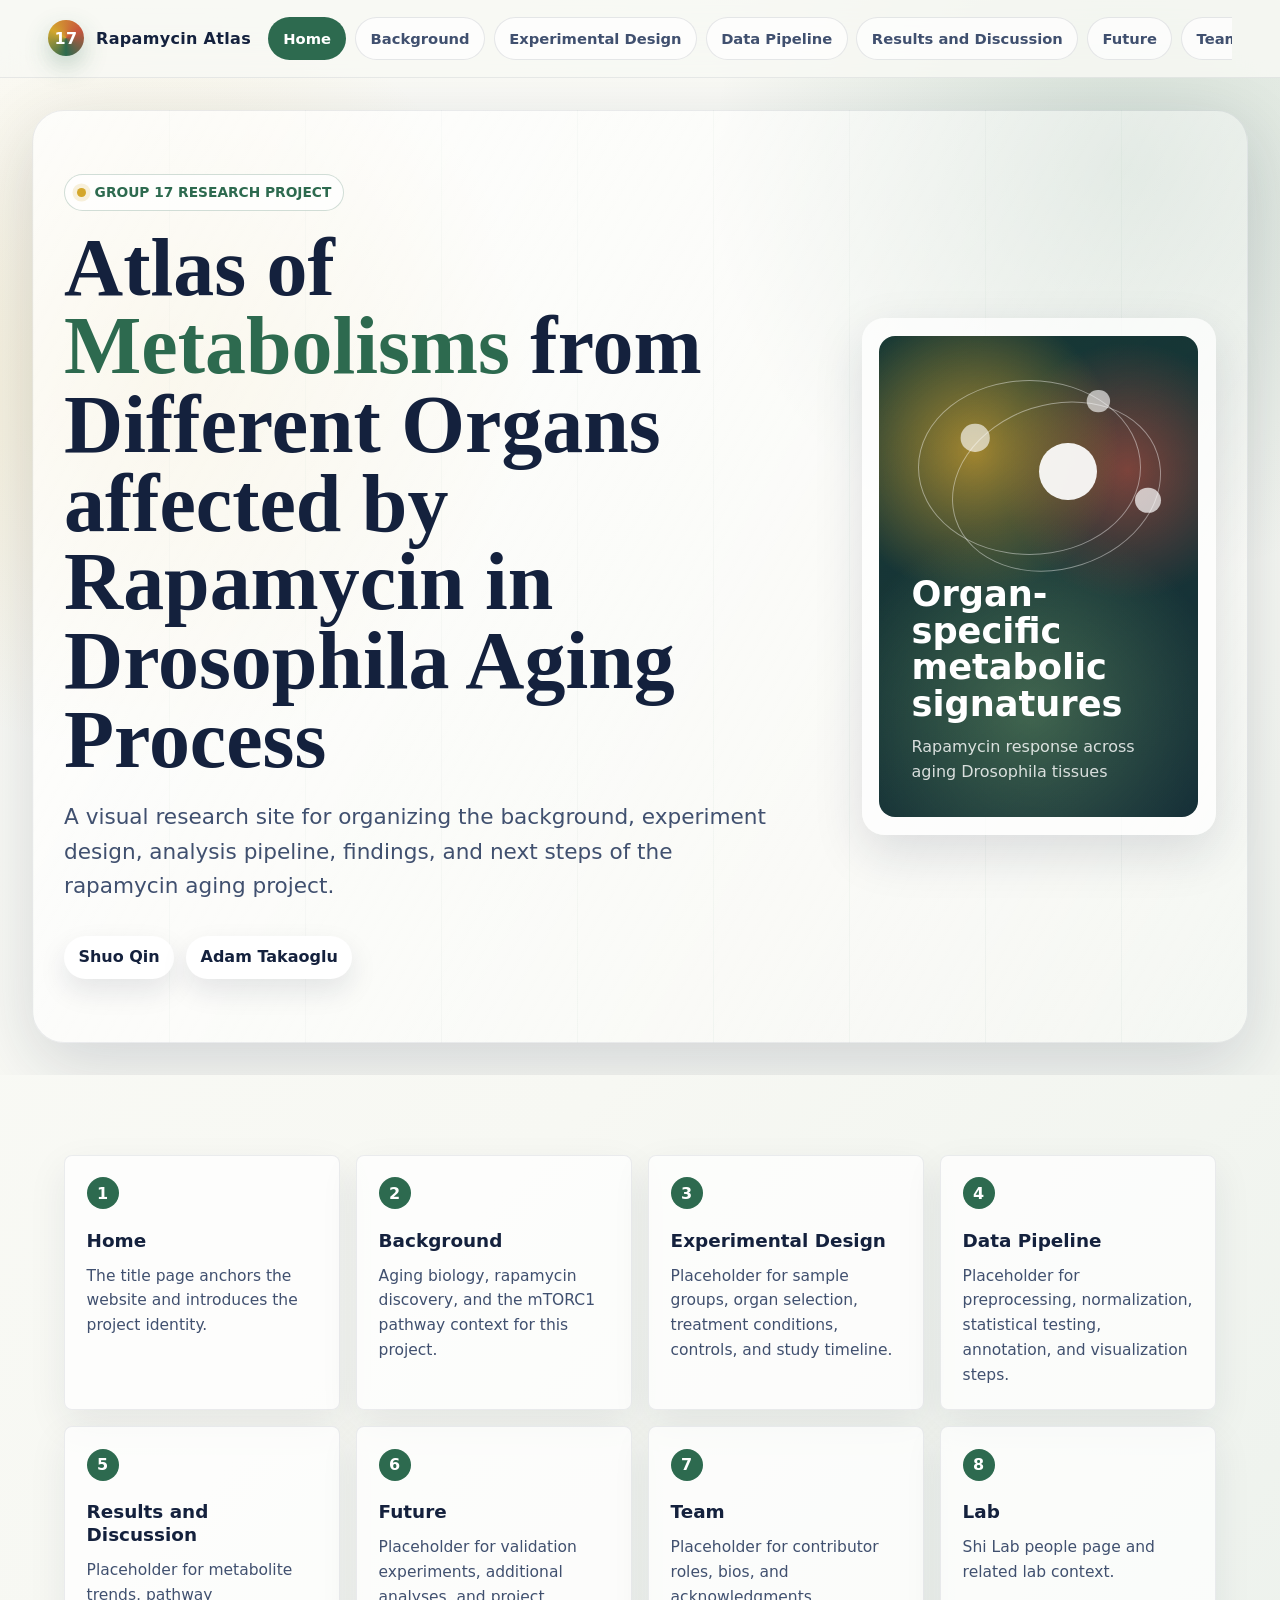
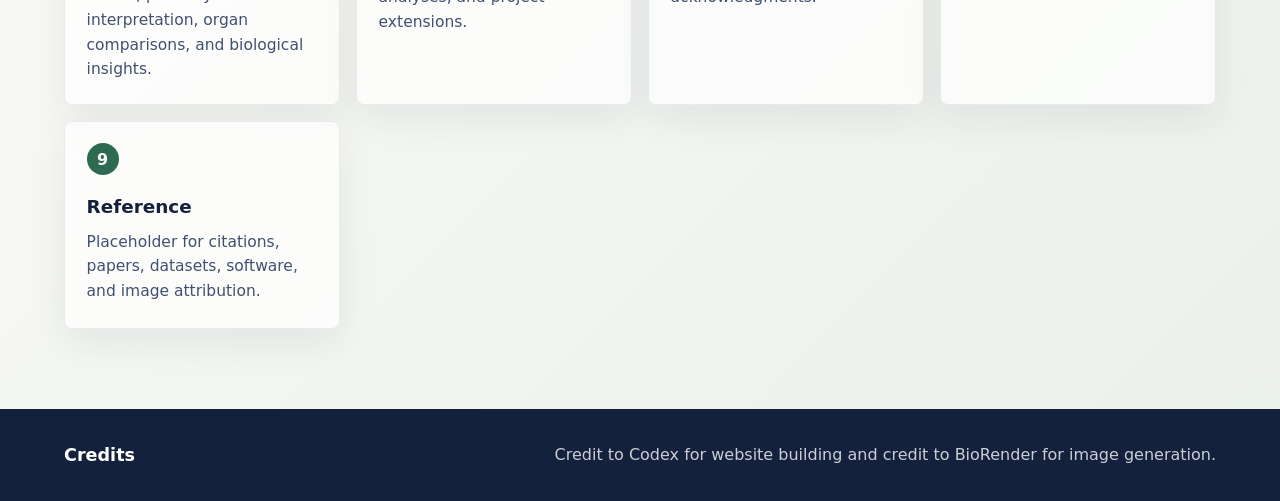
==== commit 321de704: "split completed" ====
--- a/index.html
+++ b/index.html
@@ -1,719 +1,30 @@
-<!DOCTYPE html>
+﻿<!DOCTYPE html>
 <html lang="en">
 <head>
     <meta charset="UTF-8">
     <meta name="viewport" content="width=device-width, initial-scale=1.0">
-    <title>Group 17 | Rapamycin Metabolism Atlas</title>
-    <style>
-        :root {
-            --ink: #14213d;
-            --ink-soft: #40506f;
-            --paper: #f7f8f3;
-            --mist: #e8efe7;
-            --leaf: #2d6a4f;
-            --moss: #5b8c5a;
-            --gold: #d4a72c;
-            --coral: #c8553d;
-            --white: #ffffff;
-            --shadow: 0 22px 70px rgba(20, 33, 61, 0.16);
-        }
-
-        * {
-            box-sizing: border-box;
-        }
-
-        html {
-            scroll-behavior: smooth;
-        }
-
-        body {
-            margin: 0;
-            color: var(--ink);
-            font-family: Inter, ui-sans-serif, system-ui, -apple-system, BlinkMacSystemFont, "Segoe UI", sans-serif;
-            line-height: 1.6;
-            background:
-                radial-gradient(circle at 12% 18%, rgba(212, 167, 44, 0.18), transparent 24rem),
-                radial-gradient(circle at 88% 8%, rgba(45, 106, 79, 0.18), transparent 26rem),
-                linear-gradient(135deg, #fbfbf7 0%, var(--paper) 50%, #eaf0eb 100%);
-        }
-
-        a {
-            color: inherit;
-            text-decoration: none;
-        }
-
-        .site-shell {
-            min-height: 100vh;
-        }
-
-        .topbar {
-            position: sticky;
-            top: 0;
-            z-index: 20;
-            display: flex;
-            align-items: center;
-            justify-content: space-between;
-            gap: 1rem;
-            padding: 0.85rem clamp(1rem, 4vw, 3rem);
-            border-bottom: 1px solid rgba(20, 33, 61, 0.08);
-            background: rgba(247, 248, 243, 0.84);
-            backdrop-filter: blur(18px);
-        }
-
-        .brand {
-            display: flex;
-            align-items: center;
-            gap: 0.75rem;
-            min-width: max-content;
-            font-weight: 800;
-            letter-spacing: 0.02em;
-        }
-
-        .brand-mark {
-            display: grid;
-            width: 2.25rem;
-            height: 2.25rem;
-            place-items: center;
-            border-radius: 50%;
-            color: var(--white);
-            background: conic-gradient(from 180deg, var(--leaf), var(--gold), var(--coral), var(--leaf));
-            box-shadow: 0 10px 24px rgba(45, 106, 79, 0.28);
-        }
-
-        .nav-scroll {
-            display: flex;
-            gap: 0.55rem;
-            max-width: 100%;
-            overflow-x: auto;
-            padding: 0.2rem 0.05rem;
-            scrollbar-width: thin;
-        }
-
-        .nav-scroll a {
-            flex: 0 0 auto;
-            padding: 0.55rem 0.9rem;
-            border: 1px solid rgba(20, 33, 61, 0.1);
-            border-radius: 999px;
-            color: var(--ink-soft);
-            font-size: 0.92rem;
-            font-weight: 700;
-            background: rgba(255, 255, 255, 0.64);
-            transition: transform 160ms ease, color 160ms ease, background 160ms ease, border-color 160ms ease;
-        }
-
-        .nav-scroll a:hover,
-        .nav-scroll a:focus-visible {
-            color: var(--white);
-            outline: none;
-            border-color: transparent;
-            background: var(--leaf);
-            transform: translateY(-2px);
-        }
-
-        .hero {
-            position: relative;
-            min-height: calc(100vh - 4.2rem);
-            display: grid;
-            align-items: center;
-            padding: clamp(3rem, 8vw, 6rem) clamp(1.25rem, 5vw, 5rem);
-            overflow: hidden;
-        }
-
-        .hero::before {
-            content: "";
-            position: absolute;
-            inset: clamp(1rem, 3vw, 2rem);
-            pointer-events: none;
-            border: 1px solid rgba(20, 33, 61, 0.08);
-            border-radius: 2rem;
-            background:
-                linear-gradient(120deg, rgba(255, 255, 255, 0.7), rgba(255, 255, 255, 0.2)),
-                repeating-linear-gradient(90deg, rgba(45, 106, 79, 0.06) 0 1px, transparent 1px 8.5rem);
-            box-shadow: var(--shadow);
-        }
-
-        .hero-content {
-            position: relative;
-            z-index: 1;
-            width: min(1180px, 100%);
-            margin: 0 auto;
-            display: grid;
-            grid-template-columns: minmax(0, 1.12fr) minmax(18rem, 0.55fr);
-            gap: clamp(2rem, 6vw, 5rem);
-            align-items: center;
-        }
-
-        .kicker {
-            display: inline-flex;
-            align-items: center;
-            gap: 0.55rem;
-            width: fit-content;
-            margin: 0 0 1.1rem;
-            padding: 0.42rem 0.75rem;
-            border: 1px solid rgba(45, 106, 79, 0.22);
-            border-radius: 999px;
-            color: var(--leaf);
-            font-size: 0.86rem;
-            font-weight: 800;
-            text-transform: uppercase;
-            background: rgba(255, 255, 255, 0.72);
-        }
-
-        .kicker::before {
-            content: "";
-            width: 0.55rem;
-            height: 0.55rem;
-            border-radius: 50%;
-            background: var(--gold);
-            box-shadow: 0 0 0 0.28rem rgba(212, 167, 44, 0.16);
-        }
-
-        h1 {
-            max-width: 980px;
-            margin: 0;
-            font-family: Georgia, "Times New Roman", serif;
-            font-size: clamp(2.55rem, 6.4vw, 6.7rem);
-            line-height: 0.96;
-            letter-spacing: 0;
-        }
-
-        .title-accent {
-            color: var(--leaf);
-        }
-
-        .subtitle {
-            max-width: 760px;
-            margin: 1.3rem 0 0;
-            color: var(--ink-soft);
-            font-size: clamp(1.05rem, 2vw, 1.35rem);
-        }
-
-        .team-line {
-            display: flex;
-            flex-wrap: wrap;
-            gap: 0.75rem;
-            margin-top: 2rem;
-        }
-
-        .team-line span {
-            display: inline-flex;
-            align-items: center;
-            min-height: 2.65rem;
-            padding: 0.55rem 0.9rem;
-            border-radius: 999px;
-            font-weight: 800;
-            background: var(--white);
-            box-shadow: 0 12px 28px rgba(20, 33, 61, 0.1);
-        }
-
-        .hero-panel {
-            padding: 1.1rem;
-            border-radius: 1.4rem;
-            background: rgba(255, 255, 255, 0.72);
-            box-shadow: 0 18px 50px rgba(20, 33, 61, 0.13);
-        }
-
-        .atlas-card {
-            min-height: 24rem;
-            display: grid;
-            align-content: space-between;
-            padding: clamp(1.25rem, 3vw, 2rem);
-            border-radius: 1rem;
-            color: var(--white);
-            background:
-                linear-gradient(145deg, rgba(20, 33, 61, 0.1), rgba(20, 33, 61, 0.44)),
-                radial-gradient(circle at 30% 24%, rgba(212, 167, 44, 0.9), transparent 9rem),
-                radial-gradient(circle at 78% 28%, rgba(200, 85, 61, 0.76), transparent 8rem),
-                radial-gradient(circle at 48% 78%, rgba(91, 140, 90, 0.95), transparent 12rem),
-                #173b34;
-            overflow: hidden;
-        }
-
-        .orbit {
-            position: relative;
-            height: 13rem;
-        }
-
-        .orbit span {
-            position: absolute;
-            display: block;
-            border: 1px solid rgba(255, 255, 255, 0.42);
-            border-radius: 50%;
-        }
-
-        .orbit span:nth-child(1) {
-            inset: 0.8rem 1.6rem 1.3rem 0.4rem;
-        }
-
-        .orbit span:nth-child(2) {
-            inset: 2.3rem 0.2rem 0.4rem 2.4rem;
-            transform: rotate(-18deg);
-        }
-
-        .orbit span:nth-child(3) {
-            width: 3.6rem;
-            height: 3.6rem;
-            top: 4.7rem;
-            left: 50%;
-            border: none;
-            background: rgba(255, 255, 255, 0.92);
-            box-shadow:
-                -5.8rem -2.1rem 0 -0.9rem rgba(255, 255, 255, 0.62),
-                5rem 1.8rem 0 -1rem rgba(255, 255, 255, 0.7),
-                1.9rem -4.4rem 0 -1.08rem rgba(255, 255, 255, 0.62);
-        }
-
-        .atlas-card h2 {
-            margin: 0;
-            font-size: clamp(1.6rem, 3.2vw, 2.2rem);
-            line-height: 1.05;
-        }
-
-        .atlas-card p {
-            margin: 0.65rem 0 0;
-            color: rgba(255, 255, 255, 0.82);
-        }
-
-        .section-wrap {
-            padding: clamp(3rem, 8vw, 5rem) clamp(1.25rem, 5vw, 5rem);
-        }
-
-        .section-grid {
-            width: min(1180px, 100%);
-            margin: 0 auto;
-            display: grid;
-            grid-template-columns: repeat(4, minmax(0, 1fr));
-            gap: 1rem;
-        }
-
-        .placeholder {
-            min-height: 13rem;
-            padding: 1.35rem;
-            border: 1px solid rgba(20, 33, 61, 0.08);
-            border-radius: 0.5rem;
-            background: rgba(255, 255, 255, 0.7);
-            box-shadow: 0 14px 38px rgba(20, 33, 61, 0.08);
-        }
-
-        .placeholder h2 {
-            margin: 0 0 0.75rem;
-            font-size: 1.15rem;
-            line-height: 1.25;
-        }
-
-        .placeholder p {
-            margin: 0;
-            color: var(--ink-soft);
-            font-size: 0.97rem;
-        }
-
-        .placeholder-number {
-            display: inline-grid;
-            width: 2rem;
-            height: 2rem;
-            margin-bottom: 1.2rem;
-            place-items: center;
-            border-radius: 50%;
-            color: var(--white);
-            font-weight: 900;
-            background: var(--leaf);
-        }
-
-        .background-section {
-            padding: 0 clamp(1.25rem, 5vw, 5rem) clamp(3rem, 8vw, 5rem);
-        }
-
-        .background-inner {
-            width: min(1180px, 100%);
-            margin: 0 auto;
-        }
-
-        .background-header {
-            max-width: 780px;
-            margin-bottom: 1.5rem;
-        }
-
-        .background-header h2 {
-            margin: 0;
-            font-size: clamp(2rem, 4.8vw, 4rem);
-            line-height: 1;
-        }
-
-        .background-topic {
-            margin-top: 1rem;
-            padding: clamp(1.25rem, 4vw, 2.4rem);
-            border: 1px solid rgba(20, 33, 61, 0.08);
-            border-radius: 0.75rem;
-            background: rgba(255, 255, 255, 0.74);
-            box-shadow: 0 16px 44px rgba(20, 33, 61, 0.09);
-        }
-
-        .background-topic h3 {
-            margin: 0 0 0.75rem;
-            font-size: clamp(1.6rem, 3.2vw, 2.45rem);
-            line-height: 1.05;
-        }
-
-        .background-topic h4 {
-            margin: 1.5rem 0 0.65rem;
-            color: var(--leaf);
-            font-size: clamp(1.15rem, 2vw, 1.45rem);
-        }
-
-        .background-topic p {
-            margin: 0;
-            color: var(--ink-soft);
-            font-size: 1.03rem;
-        }
-
-        .background-topic p + p {
-            margin-top: 1rem;
-        }
-
-        .topic-split {
-            display: grid;
-            grid-template-columns: minmax(0, 0.9fr) minmax(18rem, 0.65fr);
-            gap: clamp(1.25rem, 4vw, 2.5rem);
-            align-items: start;
-        }
-
-        .discovery-layout {
-            display: grid;
-            gap: 1.4rem;
-        }
-
-        .figure-stack {
-            display: grid;
-            gap: 1rem;
-        }
-
-        .discovery-figures {
-            grid-template-columns: repeat(2, minmax(0, 1fr));
-        }
-
-        .figure-card {
-            overflow: hidden;
-            border: 1px solid rgba(20, 33, 61, 0.08);
-            border-radius: 0.65rem;
-            background: var(--white);
-            box-shadow: 0 14px 32px rgba(20, 33, 61, 0.1);
-        }
-
-        .figure-card img {
-            display: block;
-            width: 100%;
-            height: auto;
-            cursor: zoom-in;
-        }
-
-        .figure-card figcaption {
-            padding: 0.75rem 0.9rem;
-            color: var(--ink-soft);
-            font-size: 0.92rem;
-            font-weight: 700;
-        }
-
-        .pathway-image {
-            margin-top: 1.2rem;
-        }
-
-        .pathway-layout {
-            display: grid;
-            grid-template-columns: minmax(0, 0.9fr) minmax(20rem, 0.62fr);
-            gap: clamp(1.25rem, 4vw, 2.5rem);
-            align-items: start;
-        }
-
-        .pathway-layout .pathway-image {
-            margin-top: 0;
-        }
-
-        .pathway-image img {
-            max-height: 42rem;
-            object-fit: contain;
-            background: var(--white);
-        }
-
-        .lab-section {
-            padding: 0 clamp(1.25rem, 5vw, 5rem) clamp(3rem, 8vw, 5rem);
-        }
-
-        .lab-inner {
-            width: min(1180px, 100%);
-            margin: 0 auto;
-        }
-
-        .section-heading {
-            display: flex;
-            align-items: end;
-            justify-content: space-between;
-            gap: 1rem;
-            margin-bottom: 1rem;
-        }
-
-        .section-heading h2 {
-            margin: 0;
-            font-size: clamp(1.8rem, 4vw, 3.2rem);
-            line-height: 1;
-        }
-
-        .section-heading p {
-            max-width: 42rem;
-            margin: 0.55rem 0 0;
-            color: var(--ink-soft);
-        }
-
-        .open-link {
-            flex: 0 0 auto;
-            padding: 0.7rem 1rem;
-            border-radius: 999px;
-            color: var(--white);
-            font-weight: 800;
-            background: var(--leaf);
-            box-shadow: 0 12px 28px rgba(45, 106, 79, 0.2);
-        }
-
-        .lab-link-panel {
-            display: grid;
-            grid-template-columns: minmax(0, 0.86fr) minmax(18rem, 0.44fr);
-            gap: clamp(1.25rem, 4vw, 3rem);
-            align-items: center;
-            min-height: 24rem;
-            padding: clamp(1.25rem, 4vw, 3rem);
-            border: 1px solid rgba(20, 33, 61, 0.1);
-            border-radius: 0.65rem;
-            background:
-                linear-gradient(135deg, rgba(255, 255, 255, 0.86), rgba(255, 255, 255, 0.62)),
-                radial-gradient(circle at 88% 18%, rgba(212, 167, 44, 0.2), transparent 18rem),
-                radial-gradient(circle at 12% 82%, rgba(45, 106, 79, 0.18), transparent 18rem);
-            box-shadow: var(--shadow);
-        }
-
-        .lab-link-panel h3 {
-            margin: 0;
-            font-size: clamp(1.8rem, 4vw, 3.5rem);
-            line-height: 1;
-        }
-
-        .lab-link-panel p {
-            max-width: 42rem;
-            margin: 1rem 0 0;
-            color: var(--ink-soft);
-            font-size: 1.05rem;
-        }
-
-        .lab-actions {
-            display: flex;
-            flex-wrap: wrap;
-            gap: 0.75rem;
-            margin-top: 1.6rem;
-        }
-
-        .secondary-link {
-            flex: 0 0 auto;
-            padding: 0.7rem 1rem;
-            border: 1px solid rgba(20, 33, 61, 0.14);
-            border-radius: 999px;
-            color: var(--ink);
-            font-weight: 800;
-            background: rgba(255, 255, 255, 0.72);
-        }
-
-        .lab-badge {
-            justify-self: end;
-            width: min(100%, 20rem);
-            aspect-ratio: 1;
-            display: grid;
-            place-items: center;
-            border-radius: 50%;
-            color: var(--white);
-            text-align: center;
-            background:
-                radial-gradient(circle at 34% 28%, rgba(255, 255, 255, 0.32), transparent 4rem),
-                conic-gradient(from 160deg, var(--leaf), var(--gold), var(--coral), var(--leaf));
-            box-shadow: 0 24px 54px rgba(20, 33, 61, 0.18);
-        }
-
-        .lab-badge span {
-            display: block;
-            max-width: 12rem;
-            font-family: Georgia, "Times New Roman", serif;
-            font-size: clamp(2rem, 4vw, 3.8rem);
-            font-weight: 700;
-            line-height: 0.95;
-        }
-
-
-        .credits {
-            padding: 2rem clamp(1.25rem, 5vw, 5rem);
-            color: var(--white);
-            background: var(--ink);
-        }
-
-        .credits-inner {
-            width: min(1180px, 100%);
-            margin: 0 auto;
-            display: flex;
-            align-items: center;
-            justify-content: space-between;
-            gap: 1rem;
-        }
-
-        .credits h2 {
-            margin: 0;
-            font-size: 1.1rem;
-        }
-
-        .credits p {
-            margin: 0;
-            color: rgba(255, 255, 255, 0.78);
-        }
-
-        .image-lightbox {
-            position: fixed;
-            inset: 0;
-            z-index: 100;
-            display: none;
-            align-items: center;
-            justify-content: center;
-            padding: clamp(1rem, 4vw, 3rem);
-            background: rgba(20, 33, 61, 0.86);
-        }
-
-        .image-lightbox.is-open {
-            display: flex;
-        }
-
-        .lightbox-content {
-            position: relative;
-            width: min(1100px, 100%);
-            max-height: 92vh;
-            display: grid;
-            gap: 0.75rem;
-        }
-
-        .lightbox-content img {
-            max-width: 100%;
-            max-height: 82vh;
-            justify-self: center;
-            border-radius: 0.65rem;
-            background: var(--white);
-            box-shadow: 0 24px 70px rgba(0, 0, 0, 0.38);
-        }
-
-        .lightbox-content p {
-            margin: 0;
-            color: var(--white);
-            font-weight: 800;
-            text-align: center;
-        }
-
-        .lightbox-close {
-            position: absolute;
-            top: -0.85rem;
-            right: -0.85rem;
-            width: 2.6rem;
-            height: 2.6rem;
-            border: 0;
-            border-radius: 50%;
-            color: var(--ink);
-            cursor: pointer;
-            font-size: 1.5rem;
-            font-weight: 900;
-            line-height: 1;
-            background: var(--white);
-            box-shadow: 0 12px 28px rgba(0, 0, 0, 0.26);
-        }
-
-        @media (max-width: 920px) {
-            .topbar {
-                align-items: flex-start;
-                flex-direction: column;
-            }
-
-            .hero-content {
-                grid-template-columns: 1fr;
-            }
-
-            .hero-panel {
-                max-width: 32rem;
-            }
-
-            .section-grid {
-                grid-template-columns: repeat(2, minmax(0, 1fr));
-            }
-
-            .topic-split {
-                grid-template-columns: 1fr;
-            }
-
-            .pathway-layout {
-                grid-template-columns: 1fr;
-            }
-
-            .section-heading,
-            .credits-inner,
-            .lab-link-panel {
-                align-items: flex-start;
-                flex-direction: column;
-            }
-
-            .lab-link-panel {
-                grid-template-columns: 1fr;
-            }
-
-            .lab-badge {
-                justify-self: start;
-                width: min(100%, 15rem);
-            }
-
-        }
-
-        @media (max-width: 620px) {
-            .hero {
-                min-height: auto;
-                padding-top: 2rem;
-            }
-
-            .hero::before {
-                inset: 0.65rem;
-                border-radius: 1.2rem;
-            }
-
-            .brand {
-                min-width: 0;
-            }
-
-            .section-grid {
-                grid-template-columns: 1fr;
-            }
-
-            .discovery-figures {
-                grid-template-columns: 1fr;
-            }
-        }
-    </style>
+    <title>Home | Group 17 Rapamycin Atlas</title>
+    <link rel="stylesheet" href="assets/css/styles.css">
 </head>
 <body>
     <div class="site-shell">
         <header class="topbar" aria-label="Project navigation">
-            <a class="brand" href="#home" aria-label="Go to home section">
+            <a class="brand" href="index.html" aria-label="Go to home page">
                 <span class="brand-mark" aria-hidden="true">17</span>
                 <span>Rapamycin Atlas</span>
             </a>
-            <nav class="nav-scroll" aria-label="Main sections">
-                <a href="#home">Home</a>
-                <a href="#background">Background</a>
-                <a href="#experimental-design">Experimental Design</a>
-                <a href="#data-pipeline">Data Pipeline</a>
-                <a href="#results-discussion">Results and Discussion</a>
-                <a href="#future">Future</a>
-                <a href="#team">Team</a>
-                <a href="#lab">Lab</a>
-                <a href="#reference">Reference</a>
+            <nav class="nav-scroll" aria-label="Main pages">
+                <a href="index.html" class="is-active" aria-current="page">Home</a>
+                <a href="background.html">Background</a>
+                <a href="experimental-design.html">Experimental Design</a>
+                <a href="data-pipeline.html">Data Pipeline</a>
+                <a href="results-discussion.html">Results and Discussion</a>
+                <a href="future.html">Future</a>
+                <a href="team.html">Team</a>
+                <a href="lab.html">Lab</a>
+                <a href="reference.html">Reference</a>
             </nav>
         </header>
-
         <main>
             <section class="hero" id="home">
                 <div class="hero-content">
@@ -743,144 +54,56 @@
                 </div>
             </section>
 
-            <section class="section-wrap" aria-label="Page placeholders">
+            <section class="section-wrap" aria-label="Website pages">
                 <div class="section-grid">
-                    <article class="placeholder">
+                    <a class="placeholder" href="index.html">
                         <span class="placeholder-number">1</span>
                         <h2>Home</h2>
                         <p>The title page anchors the website and introduces the project identity.</p>
-                    </article>
-                    <article class="placeholder">
+                    </a>
+                    <a class="placeholder" href="background.html">
                         <span class="placeholder-number">2</span>
                         <h2>Background</h2>
                         <p>Aging biology, rapamycin discovery, and the mTORC1 pathway context for this project.</p>
-                    </article>
-                    <article class="placeholder" id="experimental-design">
+                    </a>
+                    <a class="placeholder" href="experimental-design.html">
                         <span class="placeholder-number">3</span>
                         <h2>Experimental Design</h2>
                         <p>Placeholder for sample groups, organ selection, treatment conditions, controls, and study timeline.</p>
-                    </article>
-                    <article class="placeholder" id="data-pipeline">
+                    </a>
+                    <a class="placeholder" href="data-pipeline.html">
                         <span class="placeholder-number">4</span>
                         <h2>Data Pipeline</h2>
                         <p>Placeholder for preprocessing, normalization, statistical testing, annotation, and visualization steps.</p>
-                    </article>
-                    <article class="placeholder" id="results-discussion">
+                    </a>
+                    <a class="placeholder" href="results-discussion.html">
                         <span class="placeholder-number">5</span>
                         <h2>Results and Discussion</h2>
                         <p>Placeholder for metabolite trends, pathway interpretation, organ comparisons, and biological insights.</p>
-                    </article>
-                    <article class="placeholder" id="future">
+                    </a>
+                    <a class="placeholder" href="future.html">
                         <span class="placeholder-number">6</span>
                         <h2>Future</h2>
                         <p>Placeholder for validation experiments, additional analyses, and project extensions.</p>
-                    </article>
-                    <article class="placeholder" id="team">
+                    </a>
+                    <a class="placeholder" href="team.html">
                         <span class="placeholder-number">7</span>
                         <h2>Team</h2>
                         <p>Placeholder for contributor roles, bios, and acknowledgments.</p>
-                    </article>
-                    <article class="placeholder">
+                    </a>
+                    <a class="placeholder" href="lab.html">
                         <span class="placeholder-number">8</span>
                         <h2>Lab</h2>
                         <p>Shi Lab people page and related lab context.</p>
-                    </article>
-                    <article class="placeholder" id="reference">
+                    </a>
+                    <a class="placeholder" href="reference.html">
                         <span class="placeholder-number">9</span>
                         <h2>Reference</h2>
                         <p>Placeholder for citations, papers, datasets, software, and image attribution.</p>
-                    </article>
-                </div>
-            </section>
-
-            <section class="background-section" id="background" aria-labelledby="background-title">
-                <div class="background-inner">
-                    <div class="background-header">
-                        <h2 id="background-title">Background</h2>
-                    </div>
-
-                    <article class="background-topic">
-                        <h3>Aging</h3>
-                        <p>Aging, also known as senescence, can cause genomic instability, mitochondrial dysfunction, and loss of proteostasis. These biological changes contribute to age-related diseases and conditions such as cancer, diabetes, declining immune function, atherosclerosis, and other disorders associated with the aging process.</p>
-                    </article>
-
-                    <article class="background-topic">
-                        <div class="discovery-layout">
-                            <div>
-                                <h3>Discovery</h3>
-                                <p>Rapamycin, a small-molecule drug, was isolated from <em>Streptomyces hygroscopicus</em> from Rapa Nui island in the 1970s. It was approved by the FDA to prevent rejection after organ transplantation in the late 1990s. More recently, researchers have been investigating rapamycin as a possible treatment for age-related diseases, but its effects across different organs as a whole are still not fully clear.</p>
-                            </div>
-                            <div class="figure-stack discovery-figures">
-                                <figure class="figure-card">
-                                    <img src="assets/background/images/rapa_nui.jpg" alt="Rapa Nui island landscape">
-                                    <figcaption>Rapa Nui island, also known as Easter Island.</figcaption>
-                                </figure>
-                                <figure class="figure-card">
-                                    <img src="assets/background/images/rapamycin_structure.png" alt="Chemical structure of rapamycin">
-                                    <figcaption>The chemical structure for Rapamycin.</figcaption>
-                                </figure>
-                            </div>
-                        </div>
-                    </article>
-
-                    <article class="background-topic">
-                        <div class="pathway-layout">
-                            <div>
-                                <h3>Pathway</h3>
-
-                                <h4>mTOR overview</h4>
-                                <p>The mechanistic target of rapamycin pathway, or mTOR pathway, is a central regulator of cell growth, metabolism, and survival. This pathway functions through two major protein complexes: mTORC1 and mTORC2. In this project, the focus is primarily on mTORC1 because it is highly sensitive to acute rapamycin treatment, whereas mTORC2 is generally affected only after long-term or high-dose rapamycin exposure.</p>
-                                <p>mTORC1 acts as a major sensor of nutrient and energy abundance, integrating signals from amino acids, glucose, energy status, and growth factors to determine whether the cell should promote growth or conserve resources. Because of this role, rapamycin inhibition of mTORC1 can partially mimic calorie restriction: even when nutrient intake remains high, mTORC1 signaling is reduced, causing cells to shift toward a metabolic state more similar to low-nutrient conditions.</p>
-
-                                <h4>mTORC1 Protein Structure</h4>
-                                <p>Structurally, mTORC1 contains several core components. The central component is mTOR, a kinase that phosphorylates downstream targets to regulate cellular metabolism and biosynthesis. Raptor, or regulatory-associated protein of mTOR, is the defining scaffolding protein of mTORC1 and helps recruit downstream substrates for phosphorylation. mLST8 is a structural subunit shared by both mTORC1 and mTORC2 and contributes to the stability of the complex.</p>
-                                <p>Rapamycin inhibits mTORC1 by first binding to the intracellular protein FKBP12. The rapamycin-FKBP12 complex then interacts with the FRB domain of mTOR, leading to acute inhibition of mTORC1 activity.</p>
-
-                                <h4>Dive Deeper to mTORC1 Signaling</h4>
-                                <p>mTORC1 is activated by both growth factor and nutrient signaling. When growth factors are detected, the PI3K-AKT pathway becomes activated. AKT then phosphorylates and inhibits the TSC1/TSC2 complex, which normally acts as a negative regulator of mTORC1. When TSC1/TSC2 is inhibited, Rheb accumulates in its active GTP-bound form at the lysosomal surface, where it directly activates mTORC1. At the same time, amino acid sensing activates the Rag GTPases, which recruit mTORC1 to the lysosomal surface through interactions involving Raptor. This lysosomal localization allows mTORC1 to encounter active Rheb and become fully activated.</p>
-                                <p>Once activated, mTORC1 promotes anabolic metabolism. It phosphorylates ribosomal protein S6 kinase, or S6K, which enhances ribosome biogenesis and protein synthesis. It also phosphorylates 4E-BP1, causing the release of the translation initiation factor eIF4E and increasing cap-dependent translation. In addition, mTORC1 phosphorylates autophagy-related proteins such as ULK1 and ATG13, suppressing autophagy under nutrient-rich conditions. Through these downstream effects, active mTORC1 shifts the cell toward growth, protein synthesis, lipid synthesis, nucleotide production, and overall biosynthetic activity.</p>
-                            </div>
-                            <div class="figure-stack">
-                                <figure class="figure-card pathway-image">
-                                    <img src="assets/background/images/mTORC1_structure.png" alt="Simplified mTORC1 protein structure overview">
-                                    <figcaption>mTORC1 protein structure overview simplified.</figcaption>
-                                </figure>
-                                <figure class="figure-card pathway-image">
-                                    <img src="assets/background/images/mTORC1.png" alt="Overview of the mTORC1 signaling pathway">
-                                    <figcaption>The overview of mTORC1 signaling pathway.</figcaption>
-                                </figure>
-                            </div>
-                        </div>
-                    </article>
-                </div>
-            </section>
-
-            <section class="lab-section" id="lab" aria-labelledby="lab-title">
-                <div class="lab-inner">
-                    <div class="section-heading">
-                        <div>
-                            <h2 id="lab-title">Lab</h2>
-                            <p>Project context and affiliation with the Shi Lab at UC San Diego.</p>
-                        </div>
-                        <a class="open-link" href="https://shi.eng.ucsd.edu/people" target="_blank" rel="noopener noreferrer">Open full site</a>
-                    </div>
-                    <div class="lab-link-panel">
-                        <div>
-                            <h3>Shi Lab People</h3>
-                            <p>Visit the official Shi Lab people page to learn more about the lab members, research environment, and UC San Diego bioengineering community connected to this project.</p>
-                            <div class="lab-actions">
-                                <a class="open-link" href="https://shi.eng.ucsd.edu/people" target="_blank" rel="noopener noreferrer">Visit Shi Lab</a>
-                                <a class="secondary-link" href="https://shi.eng.ucsd.edu/" target="_blank" rel="noopener noreferrer">Shi Lab Home</a>
-                            </div>
-                        </div>
-                        <div class="lab-badge" aria-hidden="true">
-                            <span>Shi Lab</span>
-                        </div>
-                    </div>
+                    </a>
                 </div>
             </section>
         </main>
-
         <footer class="credits" aria-labelledby="credits-title">
             <div class="credits-inner">
                 <h2 id="credits-title">Credits</h2>
@@ -895,40 +118,6 @@
             <p></p>
         </div>
     </div>
-    <script>
-        const lightbox = document.querySelector("#image-lightbox");
-        const lightboxImage = lightbox.querySelector("img");
-        const lightboxCaption = lightbox.querySelector("p");
-        const closeLightbox = lightbox.querySelector(".lightbox-close");
-
-        document.querySelectorAll(".figure-card img").forEach((image) => {
-            image.addEventListener("click", () => {
-                const caption = image.closest("figure")?.querySelector("figcaption")?.textContent || image.alt;
-                lightboxImage.src = image.src;
-                lightboxImage.alt = image.alt;
-                lightboxCaption.textContent = caption;
-                lightbox.classList.add("is-open");
-                lightbox.setAttribute("aria-hidden", "false");
-            });
-        });
-
-        function hideLightbox() {
-            lightbox.classList.remove("is-open");
-            lightbox.setAttribute("aria-hidden", "true");
-            lightboxImage.src = "";
-        }
-
-        closeLightbox.addEventListener("click", hideLightbox);
-        lightbox.addEventListener("click", (event) => {
-            if (event.target === lightbox) {
-                hideLightbox();
-            }
-        });
-        document.addEventListener("keydown", (event) => {
-            if (event.key === "Escape" && lightbox.classList.contains("is-open")) {
-                hideLightbox();
-            }
-        });
-    </script>
+    <script src="assets/js/main.js"></script>
 </body>
 </html>
--- a/assets/css/styles.css
+++ b/assets/css/styles.css
@@ -0,0 +1,743 @@
+﻿:root {
+            --ink: #14213d;
+            --ink-soft: #40506f;
+            --paper: #f7f8f3;
+            --mist: #e8efe7;
+            --leaf: #2d6a4f;
+            --moss: #5b8c5a;
+            --gold: #d4a72c;
+            --coral: #c8553d;
+            --white: #ffffff;
+            --shadow: 0 22px 70px rgba(20, 33, 61, 0.16);
+        }
+
+        * {
+            box-sizing: border-box;
+        }
+
+        html {
+            scroll-behavior: smooth;
+        }
+
+        body {
+            margin: 0;
+            color: var(--ink);
+            font-family: Inter, ui-sans-serif, system-ui, -apple-system, BlinkMacSystemFont, "Segoe UI", sans-serif;
+            line-height: 1.6;
+            background:
+                radial-gradient(circle at 12% 18%, rgba(212, 167, 44, 0.18), transparent 24rem),
+                radial-gradient(circle at 88% 8%, rgba(45, 106, 79, 0.18), transparent 26rem),
+                linear-gradient(135deg, #fbfbf7 0%, var(--paper) 50%, #eaf0eb 100%);
+        }
+
+        a {
+            color: inherit;
+            text-decoration: none;
+        }
+
+        .site-shell {
+            min-height: 100vh;
+        }
+
+        .topbar {
+            position: sticky;
+            top: 0;
+            z-index: 20;
+            display: flex;
+            align-items: center;
+            justify-content: space-between;
+            gap: 1rem;
+            padding: 0.85rem clamp(1rem, 4vw, 3rem);
+            border-bottom: 1px solid rgba(20, 33, 61, 0.08);
+            background: rgba(247, 248, 243, 0.84);
+            backdrop-filter: blur(18px);
+        }
+
+        .brand {
+            display: flex;
+            align-items: center;
+            gap: 0.75rem;
+            min-width: max-content;
+            font-weight: 800;
+            letter-spacing: 0.02em;
+        }
+
+        .brand-mark {
+            display: grid;
+            width: 2.25rem;
+            height: 2.25rem;
+            place-items: center;
+            border-radius: 50%;
+            color: var(--white);
+            background: conic-gradient(from 180deg, var(--leaf), var(--gold), var(--coral), var(--leaf));
+            box-shadow: 0 10px 24px rgba(45, 106, 79, 0.28);
+        }
+
+        .nav-scroll {
+            display: flex;
+            gap: 0.55rem;
+            max-width: 100%;
+            overflow-x: auto;
+            padding: 0.2rem 0.05rem;
+            scrollbar-width: thin;
+        }
+
+        .nav-scroll a {
+            flex: 0 0 auto;
+            padding: 0.55rem 0.9rem;
+            border: 1px solid rgba(20, 33, 61, 0.1);
+            border-radius: 999px;
+            color: var(--ink-soft);
+            font-size: 0.92rem;
+            font-weight: 700;
+            background: rgba(255, 255, 255, 0.64);
+            transition: transform 160ms ease, color 160ms ease, background 160ms ease, border-color 160ms ease;
+        }
+
+        .nav-scroll a:hover,
+        .nav-scroll a:focus-visible {
+            color: var(--white);
+            outline: none;
+            border-color: transparent;
+            background: var(--leaf);
+            transform: translateY(-2px);
+        }
+
+        .hero {
+            position: relative;
+            min-height: calc(100vh - 4.2rem);
+            display: grid;
+            align-items: center;
+            padding: clamp(3rem, 8vw, 6rem) clamp(1.25rem, 5vw, 5rem);
+            overflow: hidden;
+        }
+
+        .hero::before {
+            content: "";
+            position: absolute;
+            inset: clamp(1rem, 3vw, 2rem);
+            pointer-events: none;
+            border: 1px solid rgba(20, 33, 61, 0.08);
+            border-radius: 2rem;
+            background:
+                linear-gradient(120deg, rgba(255, 255, 255, 0.7), rgba(255, 255, 255, 0.2)),
+                repeating-linear-gradient(90deg, rgba(45, 106, 79, 0.06) 0 1px, transparent 1px 8.5rem);
+            box-shadow: var(--shadow);
+        }
+
+        .hero-content {
+            position: relative;
+            z-index: 1;
+            width: min(1180px, 100%);
+            margin: 0 auto;
+            display: grid;
+            grid-template-columns: minmax(0, 1.12fr) minmax(18rem, 0.55fr);
+            gap: clamp(2rem, 6vw, 5rem);
+            align-items: center;
+        }
+
+        .kicker {
+            display: inline-flex;
+            align-items: center;
+            gap: 0.55rem;
+            width: fit-content;
+            margin: 0 0 1.1rem;
+            padding: 0.42rem 0.75rem;
+            border: 1px solid rgba(45, 106, 79, 0.22);
+            border-radius: 999px;
+            color: var(--leaf);
+            font-size: 0.86rem;
+            font-weight: 800;
+            text-transform: uppercase;
+            background: rgba(255, 255, 255, 0.72);
+        }
+
+        .kicker::before {
+            content: "";
+            width: 0.55rem;
+            height: 0.55rem;
+            border-radius: 50%;
+            background: var(--gold);
+            box-shadow: 0 0 0 0.28rem rgba(212, 167, 44, 0.16);
+        }
+
+        h1 {
+            max-width: 980px;
+            margin: 0;
+            font-family: Georgia, "Times New Roman", serif;
+            font-size: clamp(2.55rem, 6.4vw, 6.7rem);
+            line-height: 0.96;
+            letter-spacing: 0;
+        }
+
+        .title-accent {
+            color: var(--leaf);
+        }
+
+        .subtitle {
+            max-width: 760px;
+            margin: 1.3rem 0 0;
+            color: var(--ink-soft);
+            font-size: clamp(1.05rem, 2vw, 1.35rem);
+        }
+
+        .team-line {
+            display: flex;
+            flex-wrap: wrap;
+            gap: 0.75rem;
+            margin-top: 2rem;
+        }
+
+        .team-line span {
+            display: inline-flex;
+            align-items: center;
+            min-height: 2.65rem;
+            padding: 0.55rem 0.9rem;
+            border-radius: 999px;
+            font-weight: 800;
+            background: var(--white);
+            box-shadow: 0 12px 28px rgba(20, 33, 61, 0.1);
+        }
+
+        .hero-panel {
+            padding: 1.1rem;
+            border-radius: 1.4rem;
+            background: rgba(255, 255, 255, 0.72);
+            box-shadow: 0 18px 50px rgba(20, 33, 61, 0.13);
+        }
+
+        .atlas-card {
+            min-height: 24rem;
+            display: grid;
+            align-content: space-between;
+            padding: clamp(1.25rem, 3vw, 2rem);
+            border-radius: 1rem;
+            color: var(--white);
+            background:
+                linear-gradient(145deg, rgba(20, 33, 61, 0.1), rgba(20, 33, 61, 0.44)),
+                radial-gradient(circle at 30% 24%, rgba(212, 167, 44, 0.9), transparent 9rem),
+                radial-gradient(circle at 78% 28%, rgba(200, 85, 61, 0.76), transparent 8rem),
+                radial-gradient(circle at 48% 78%, rgba(91, 140, 90, 0.95), transparent 12rem),
+                #173b34;
+            overflow: hidden;
+        }
+
+        .orbit {
+            position: relative;
+            height: 13rem;
+        }
+
+        .orbit span {
+            position: absolute;
+            display: block;
+            border: 1px solid rgba(255, 255, 255, 0.42);
+            border-radius: 50%;
+        }
+
+        .orbit span:nth-child(1) {
+            inset: 0.8rem 1.6rem 1.3rem 0.4rem;
+        }
+
+        .orbit span:nth-child(2) {
+            inset: 2.3rem 0.2rem 0.4rem 2.4rem;
+            transform: rotate(-18deg);
+        }
+
+        .orbit span:nth-child(3) {
+            width: 3.6rem;
+            height: 3.6rem;
+            top: 4.7rem;
+            left: 50%;
+            border: none;
+            background: rgba(255, 255, 255, 0.92);
+            box-shadow:
+                -5.8rem -2.1rem 0 -0.9rem rgba(255, 255, 255, 0.62),
+                5rem 1.8rem 0 -1rem rgba(255, 255, 255, 0.7),
+                1.9rem -4.4rem 0 -1.08rem rgba(255, 255, 255, 0.62);
+        }
+
+        .atlas-card h2 {
+            margin: 0;
+            font-size: clamp(1.6rem, 3.2vw, 2.2rem);
+            line-height: 1.05;
+        }
+
+        .atlas-card p {
+            margin: 0.65rem 0 0;
+            color: rgba(255, 255, 255, 0.82);
+        }
+
+        .section-wrap {
+            padding: clamp(3rem, 8vw, 5rem) clamp(1.25rem, 5vw, 5rem);
+        }
+
+        .section-grid {
+            width: min(1180px, 100%);
+            margin: 0 auto;
+            display: grid;
+            grid-template-columns: repeat(4, minmax(0, 1fr));
+            gap: 1rem;
+        }
+
+        .placeholder {
+            min-height: 13rem;
+            padding: 1.35rem;
+            border: 1px solid rgba(20, 33, 61, 0.08);
+            border-radius: 0.5rem;
+            background: rgba(255, 255, 255, 0.7);
+            box-shadow: 0 14px 38px rgba(20, 33, 61, 0.08);
+        }
+
+        .placeholder h2 {
+            margin: 0 0 0.75rem;
+            font-size: 1.15rem;
+            line-height: 1.25;
+        }
+
+        .placeholder p {
+            margin: 0;
+            color: var(--ink-soft);
+            font-size: 0.97rem;
+        }
+
+        .placeholder-number {
+            display: inline-grid;
+            width: 2rem;
+            height: 2rem;
+            margin-bottom: 1.2rem;
+            place-items: center;
+            border-radius: 50%;
+            color: var(--white);
+            font-weight: 900;
+            background: var(--leaf);
+        }
+
+        .background-section {
+            padding: 0 clamp(1.25rem, 5vw, 5rem) clamp(3rem, 8vw, 5rem);
+        }
+
+        .background-inner {
+            width: min(1180px, 100%);
+            margin: 0 auto;
+        }
+
+        .background-header {
+            max-width: 780px;
+            margin-bottom: 1.5rem;
+        }
+
+        .background-header h2 {
+            margin: 0;
+            font-size: clamp(2rem, 4.8vw, 4rem);
+            line-height: 1;
+        }
+
+        .background-topic {
+            margin-top: 1rem;
+            padding: clamp(1.25rem, 4vw, 2.4rem);
+            border: 1px solid rgba(20, 33, 61, 0.08);
+            border-radius: 0.75rem;
+            background: rgba(255, 255, 255, 0.74);
+            box-shadow: 0 16px 44px rgba(20, 33, 61, 0.09);
+        }
+
+        .background-topic h3 {
+            margin: 0 0 0.75rem;
+            font-size: clamp(1.6rem, 3.2vw, 2.45rem);
+            line-height: 1.05;
+        }
+
+        .background-topic h4 {
+            margin: 1.5rem 0 0.65rem;
+            color: var(--leaf);
+            font-size: clamp(1.15rem, 2vw, 1.45rem);
+        }
+
+        .background-topic p {
+            margin: 0;
+            color: var(--ink-soft);
+            font-size: 1.03rem;
+        }
+
+        .background-topic p + p {
+            margin-top: 1rem;
+        }
+
+        .topic-split {
+            display: grid;
+            grid-template-columns: minmax(0, 0.9fr) minmax(18rem, 0.65fr);
+            gap: clamp(1.25rem, 4vw, 2.5rem);
+            align-items: start;
+        }
+
+        .discovery-layout {
+            display: grid;
+            gap: 1.4rem;
+        }
+
+        .figure-stack {
+            display: grid;
+            gap: 1rem;
+        }
+
+        .discovery-figures {
+            grid-template-columns: repeat(2, minmax(0, 1fr));
+        }
+
+        .figure-card {
+            overflow: hidden;
+            border: 1px solid rgba(20, 33, 61, 0.08);
+            border-radius: 0.65rem;
+            background: var(--white);
+            box-shadow: 0 14px 32px rgba(20, 33, 61, 0.1);
+        }
+
+        .figure-card img {
+            display: block;
+            width: 100%;
+            height: auto;
+            cursor: zoom-in;
+        }
+
+        .figure-card figcaption {
+            padding: 0.75rem 0.9rem;
+            color: var(--ink-soft);
+            font-size: 0.92rem;
+            font-weight: 700;
+        }
+
+        .pathway-image {
+            margin-top: 1.2rem;
+        }
+
+        .pathway-layout {
+            display: grid;
+            grid-template-columns: minmax(0, 0.9fr) minmax(20rem, 0.62fr);
+            gap: clamp(1.25rem, 4vw, 2.5rem);
+            align-items: start;
+        }
+
+        .pathway-layout .pathway-image {
+            margin-top: 0;
+        }
+
+        .pathway-image img {
+            max-height: 42rem;
+            object-fit: contain;
+            background: var(--white);
+        }
+
+        .lab-section {
+            padding: 0 clamp(1.25rem, 5vw, 5rem) clamp(3rem, 8vw, 5rem);
+        }
+
+        .lab-inner {
+            width: min(1180px, 100%);
+            margin: 0 auto;
+        }
+
+        .section-heading {
+            display: flex;
+            align-items: end;
+            justify-content: space-between;
+            gap: 1rem;
+            margin-bottom: 1rem;
+        }
+
+        .section-heading h2 {
+            margin: 0;
+            font-size: clamp(1.8rem, 4vw, 3.2rem);
+            line-height: 1;
+        }
+
+        .section-heading p {
+            max-width: 42rem;
+            margin: 0.55rem 0 0;
+            color: var(--ink-soft);
+        }
+
+        .open-link {
+            flex: 0 0 auto;
+            padding: 0.7rem 1rem;
+            border-radius: 999px;
+            color: var(--white);
+            font-weight: 800;
+            background: var(--leaf);
+            box-shadow: 0 12px 28px rgba(45, 106, 79, 0.2);
+        }
+
+        .lab-link-panel {
+            display: grid;
+            grid-template-columns: minmax(0, 0.86fr) minmax(18rem, 0.44fr);
+            gap: clamp(1.25rem, 4vw, 3rem);
+            align-items: center;
+            min-height: 24rem;
+            padding: clamp(1.25rem, 4vw, 3rem);
+            border: 1px solid rgba(20, 33, 61, 0.1);
+            border-radius: 0.65rem;
+            background:
+                linear-gradient(135deg, rgba(255, 255, 255, 0.86), rgba(255, 255, 255, 0.62)),
+                radial-gradient(circle at 88% 18%, rgba(212, 167, 44, 0.2), transparent 18rem),
+                radial-gradient(circle at 12% 82%, rgba(45, 106, 79, 0.18), transparent 18rem);
+            box-shadow: var(--shadow);
+        }
+
+        .lab-link-panel h3 {
+            margin: 0;
+            font-size: clamp(1.8rem, 4vw, 3.5rem);
+            line-height: 1;
+        }
+
+        .lab-link-panel p {
+            max-width: 42rem;
+            margin: 1rem 0 0;
+            color: var(--ink-soft);
+            font-size: 1.05rem;
+        }
+
+        .lab-actions {
+            display: flex;
+            flex-wrap: wrap;
+            gap: 0.75rem;
+            margin-top: 1.6rem;
+        }
+
+        .secondary-link {
+            flex: 0 0 auto;
+            padding: 0.7rem 1rem;
+            border: 1px solid rgba(20, 33, 61, 0.14);
+            border-radius: 999px;
+            color: var(--ink);
+            font-weight: 800;
+            background: rgba(255, 255, 255, 0.72);
+        }
+
+        .lab-badge {
+            justify-self: end;
+            width: min(100%, 20rem);
+            aspect-ratio: 1;
+            display: grid;
+            place-items: center;
+            border-radius: 50%;
+            color: var(--white);
+            text-align: center;
+            background:
+                radial-gradient(circle at 34% 28%, rgba(255, 255, 255, 0.32), transparent 4rem),
+                conic-gradient(from 160deg, var(--leaf), var(--gold), var(--coral), var(--leaf));
+            box-shadow: 0 24px 54px rgba(20, 33, 61, 0.18);
+        }
+
+        .lab-badge span {
+            display: block;
+            max-width: 12rem;
+            font-family: Georgia, "Times New Roman", serif;
+            font-size: clamp(2rem, 4vw, 3.8rem);
+            font-weight: 700;
+            line-height: 0.95;
+        }
+
+
+        .credits {
+            padding: 2rem clamp(1.25rem, 5vw, 5rem);
+            color: var(--white);
+            background: var(--ink);
+        }
+
+        .credits-inner {
+            width: min(1180px, 100%);
+            margin: 0 auto;
+            display: flex;
+            align-items: center;
+            justify-content: space-between;
+            gap: 1rem;
+        }
+
+        .credits h2 {
+            margin: 0;
+            font-size: 1.1rem;
+        }
+
+        .credits p {
+            margin: 0;
+            color: rgba(255, 255, 255, 0.78);
+        }
+
+        .image-lightbox {
+            position: fixed;
+            inset: 0;
+            z-index: 100;
+            display: none;
+            align-items: center;
+            justify-content: center;
+            padding: clamp(1rem, 4vw, 3rem);
+            background: rgba(20, 33, 61, 0.86);
+        }
+
+        .image-lightbox.is-open {
+            display: flex;
+        }
+
+        .lightbox-content {
+            position: relative;
+            width: min(1100px, 100%);
+            max-height: 92vh;
+            display: grid;
+            gap: 0.75rem;
+        }
+
+        .lightbox-content img {
+            max-width: 100%;
+            max-height: 82vh;
+            justify-self: center;
+            border-radius: 0.65rem;
+            background: var(--white);
+            box-shadow: 0 24px 70px rgba(0, 0, 0, 0.38);
+        }
+
+        .lightbox-content p {
+            margin: 0;
+            color: var(--white);
+            font-weight: 800;
+            text-align: center;
+        }
+
+        .lightbox-close {
+            position: absolute;
+            top: -0.85rem;
+            right: -0.85rem;
+            width: 2.6rem;
+            height: 2.6rem;
+            border: 0;
+            border-radius: 50%;
+            color: var(--ink);
+            cursor: pointer;
+            font-size: 1.5rem;
+            font-weight: 900;
+            line-height: 1;
+            background: var(--white);
+            box-shadow: 0 12px 28px rgba(0, 0, 0, 0.26);
+        }
+
+        @media (max-width: 920px) {
+            .topbar {
+                align-items: flex-start;
+                flex-direction: column;
+            }
+
+            .hero-content {
+                grid-template-columns: 1fr;
+            }
+
+            .hero-panel {
+                max-width: 32rem;
+            }
+
+            .section-grid {
+                grid-template-columns: repeat(2, minmax(0, 1fr));
+            }
+
+            .topic-split {
+                grid-template-columns: 1fr;
+            }
+
+            .pathway-layout {
+                grid-template-columns: 1fr;
+            }
+
+            .section-heading,
+            .credits-inner,
+            .lab-link-panel {
+                align-items: flex-start;
+                flex-direction: column;
+            }
+
+            .lab-link-panel {
+                grid-template-columns: 1fr;
+            }
+
+            .lab-badge {
+                justify-self: start;
+                width: min(100%, 15rem);
+            }
+
+        }
+
+        @media (max-width: 620px) {
+            .hero {
+                min-height: auto;
+                padding-top: 2rem;
+            }
+
+            .hero::before {
+                inset: 0.65rem;
+                border-radius: 1.2rem;
+            }
+
+            .brand {
+                min-width: 0;
+            }
+
+            .section-grid {
+                grid-template-columns: 1fr;
+            }
+
+            .discovery-figures {
+                grid-template-columns: 1fr;
+            }
+        }
+        .nav-scroll a.is-active {
+            color: var(--white);
+            border-color: transparent;
+            background: var(--leaf);
+        }
+
+        .page-main {
+            padding-top: clamp(2rem, 5vw, 4rem);
+        }
+
+        .page-section {
+            padding: 0 clamp(1.25rem, 5vw, 5rem) clamp(3rem, 8vw, 5rem);
+        }
+
+        .page-inner {
+            width: min(1180px, 100%);
+            margin: 0 auto;
+        }
+
+        .page-header {
+            max-width: 780px;
+            margin-bottom: 1.5rem;
+        }
+
+        .page-header h1 {
+            margin: 0;
+            font-size: clamp(2.2rem, 5.2vw, 4.5rem);
+        }
+
+        .page-header p {
+            margin: 0.75rem 0 0;
+            color: var(--ink-soft);
+            font-size: 1.08rem;
+        }
+
+        .page-card {
+            padding: clamp(1.25rem, 4vw, 2.4rem);
+            border: 1px solid rgba(20, 33, 61, 0.08);
+            border-radius: 0.75rem;
+            background: rgba(255, 255, 255, 0.74);
+            box-shadow: 0 16px 44px rgba(20, 33, 61, 0.09);
+        }
+
+        .page-card h2 {
+            margin: 0 0 0.75rem;
+            font-size: clamp(1.5rem, 3vw, 2.35rem);
+        }
+
+        .page-card p {
+            margin: 0;
+            color: var(--ink-soft);
+        }
+
+        .placeholder {
+            display: block;
+        }
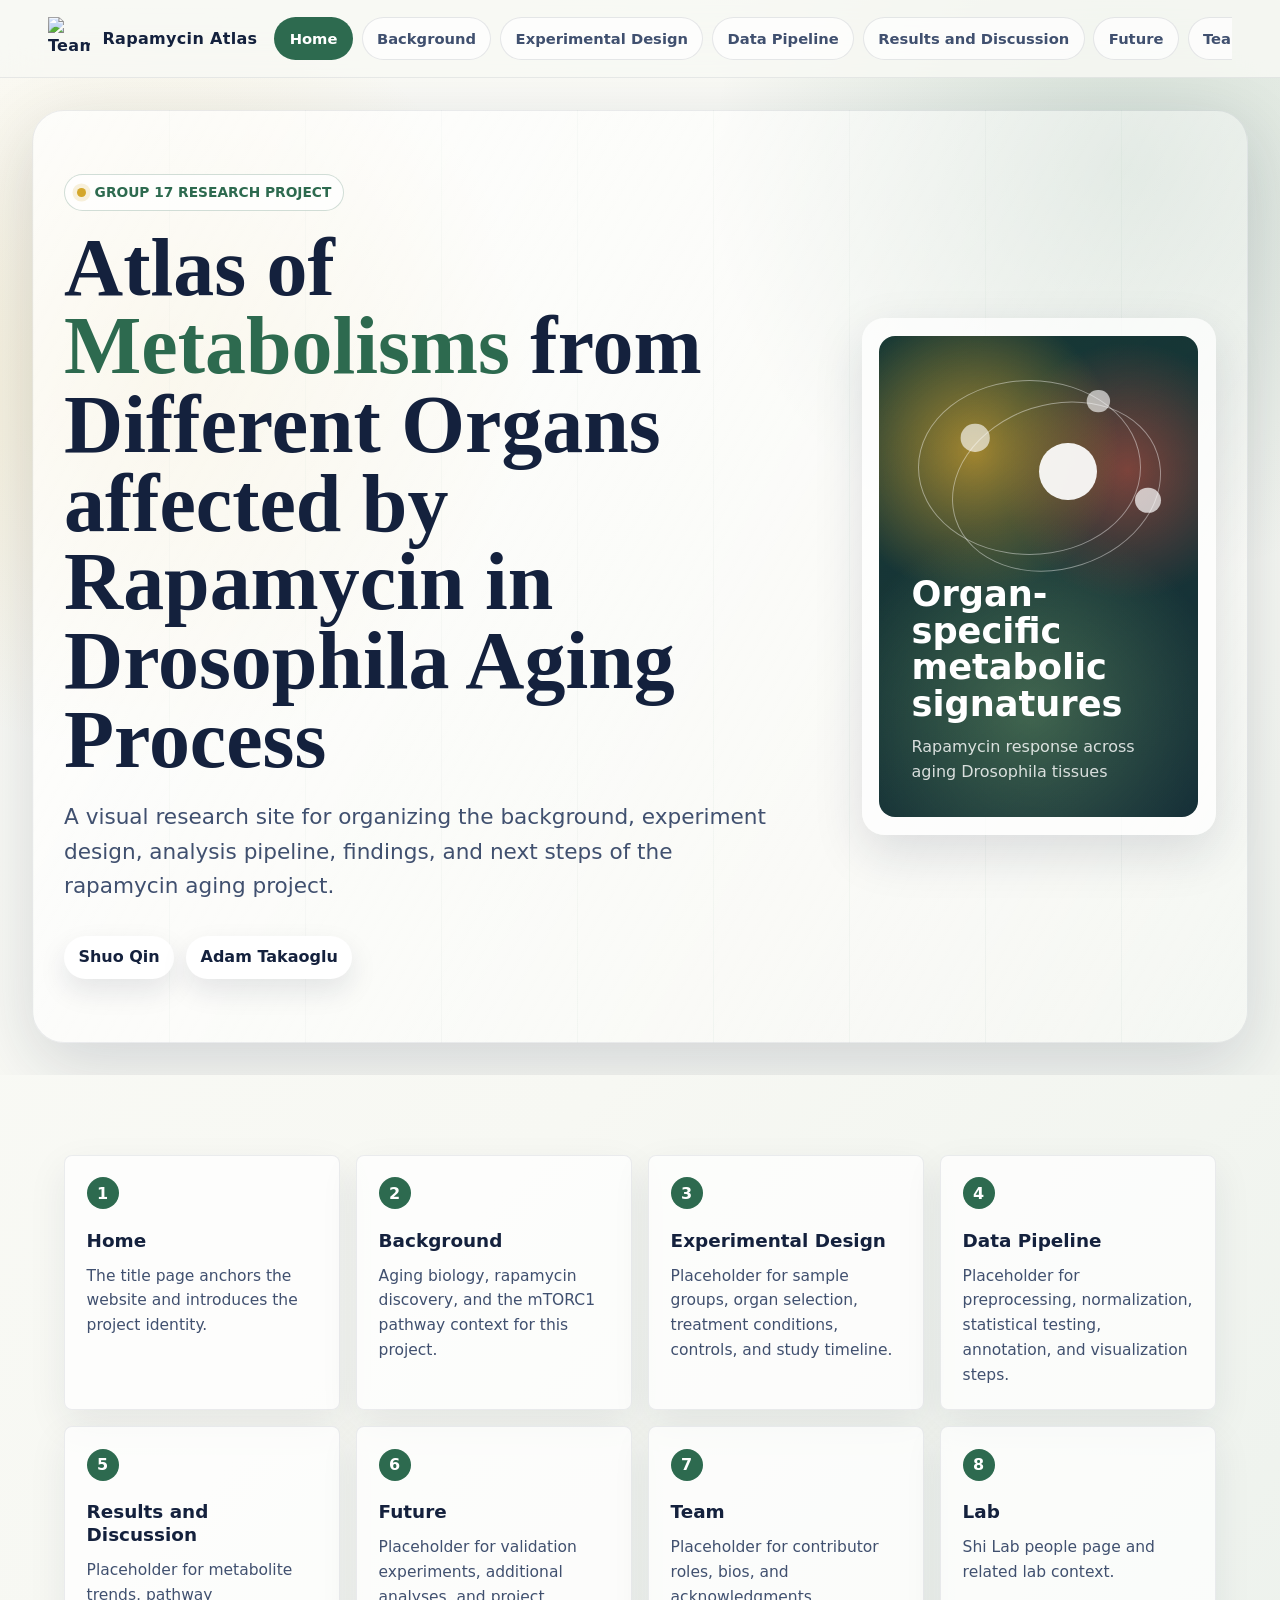
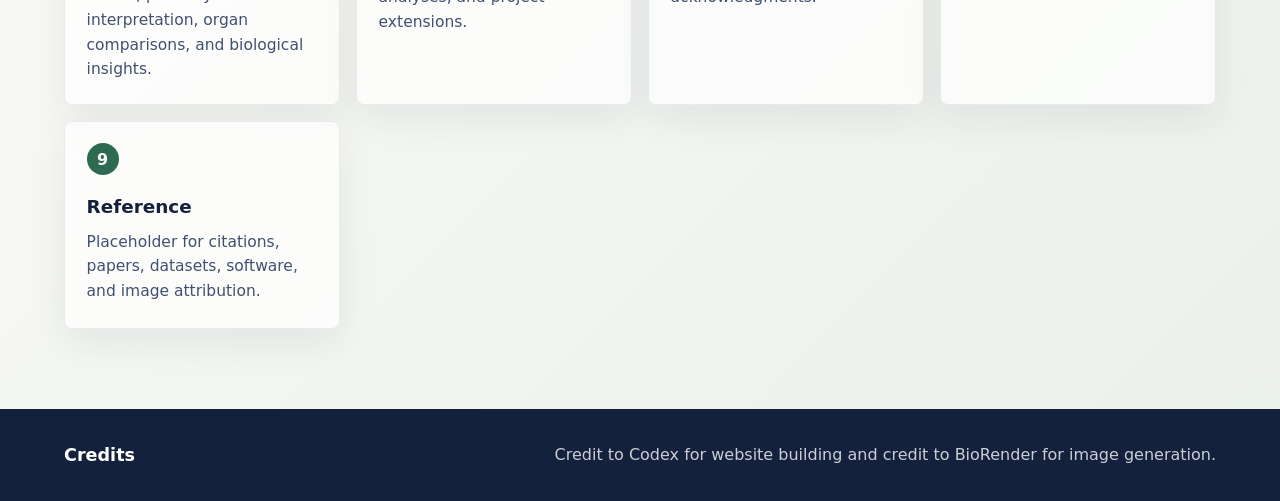
==== commit 3495bf40: "BE day folder upload" ====
--- a/index.html
+++ b/index.html
@@ -10,7 +10,7 @@
     <div class="site-shell">
         <header class="topbar" aria-label="Project navigation">
             <a class="brand" href="index.html" aria-label="Go to home page">
-                <span class="brand-mark" aria-hidden="true">17</span>
+                <img class="brand-logo" src="assets/background/images/Team 17 Logo.png" alt="Team 17 logo">
                 <span>Rapamycin Atlas</span>
             </a>
             <nav class="nav-scroll" aria-label="Main pages">
@@ -121,3 +121,4 @@
     <script src="assets/js/main.js"></script>
 </body>
 </html>
+
--- a/assets/css/styles.css
+++ b/assets/css/styles.css
@@ -62,15 +62,11 @@
             letter-spacing: 0.02em;
         }
 
-        .brand-mark {
-            display: grid;
-            width: 2.25rem;
-            height: 2.25rem;
-            place-items: center;
-            border-radius: 50%;
-            color: var(--white);
-            background: conic-gradient(from 180deg, var(--leaf), var(--gold), var(--coral), var(--leaf));
-            box-shadow: 0 10px 24px rgba(45, 106, 79, 0.28);
+        .brand-logo {
+            display: block;
+            width: 2.65rem;
+            height: 2.65rem;
+            object-fit: contain;
         }
 
         .nav-scroll {
@@ -427,6 +423,47 @@
             background: var(--white);
         }
 
+        .content-topic {
+            margin-top: 1rem;
+            padding: clamp(1.25rem, 4vw, 2.4rem);
+            border: 1px solid rgba(20, 33, 61, 0.08);
+            border-radius: 0.75rem;
+            background: rgba(255, 255, 255, 0.74);
+            box-shadow: 0 16px 44px rgba(20, 33, 61, 0.09);
+        }
+
+        .content-topic h2 {
+            margin: 0 0 0.75rem;
+            font-size: clamp(1.6rem, 3.2vw, 2.45rem);
+            line-height: 1.05;
+        }
+
+        .content-topic h3 {
+            margin: 1.5rem 0 0.65rem;
+            color: var(--leaf);
+            font-size: clamp(1.15rem, 2vw, 1.45rem);
+        }
+
+        .content-topic p {
+            margin: 0;
+            color: var(--ink-soft);
+            font-size: 1.03rem;
+        }
+
+        .organ-grid {
+            display: grid;
+            gap: 1rem;
+        }
+
+        .organ-figures {
+            grid-template-columns: repeat(2, minmax(0, 1fr));
+            margin-top: 1.2rem;
+        }
+
+        .overview-figure {
+            margin-top: 1.2rem;
+        }
+
         .lab-section {
             padding: 0 clamp(1.25rem, 5vw, 5rem) clamp(3rem, 8vw, 5rem);
         }
@@ -518,22 +555,19 @@
             aspect-ratio: 1;
             display: grid;
             place-items: center;
-            border-radius: 50%;
-            color: var(--white);
-            text-align: center;
-            background:
-                radial-gradient(circle at 34% 28%, rgba(255, 255, 255, 0.32), transparent 4rem),
-                conic-gradient(from 160deg, var(--leaf), var(--gold), var(--coral), var(--leaf));
+            overflow: hidden;
+            border: 1px solid rgba(20, 33, 61, 0.08);
+            border-radius: 0.75rem;
+            background: var(--white);
             box-shadow: 0 24px 54px rgba(20, 33, 61, 0.18);
         }
 
-        .lab-badge span {
+        .lab-badge img {
             display: block;
-            max-width: 12rem;
-            font-family: Georgia, "Times New Roman", serif;
-            font-size: clamp(2rem, 4vw, 3.8rem);
-            font-weight: 700;
-            line-height: 0.95;
+            width: 100%;
+            height: 100%;
+            object-fit: contain;
+            padding: 1rem;
         }
 
 
@@ -684,6 +718,10 @@
             .discovery-figures {
                 grid-template-columns: 1fr;
             }
+
+            .organ-figures {
+                grid-template-columns: 1fr;
+            }
         }
         .nav-scroll a.is-active {
             color: var(--white);
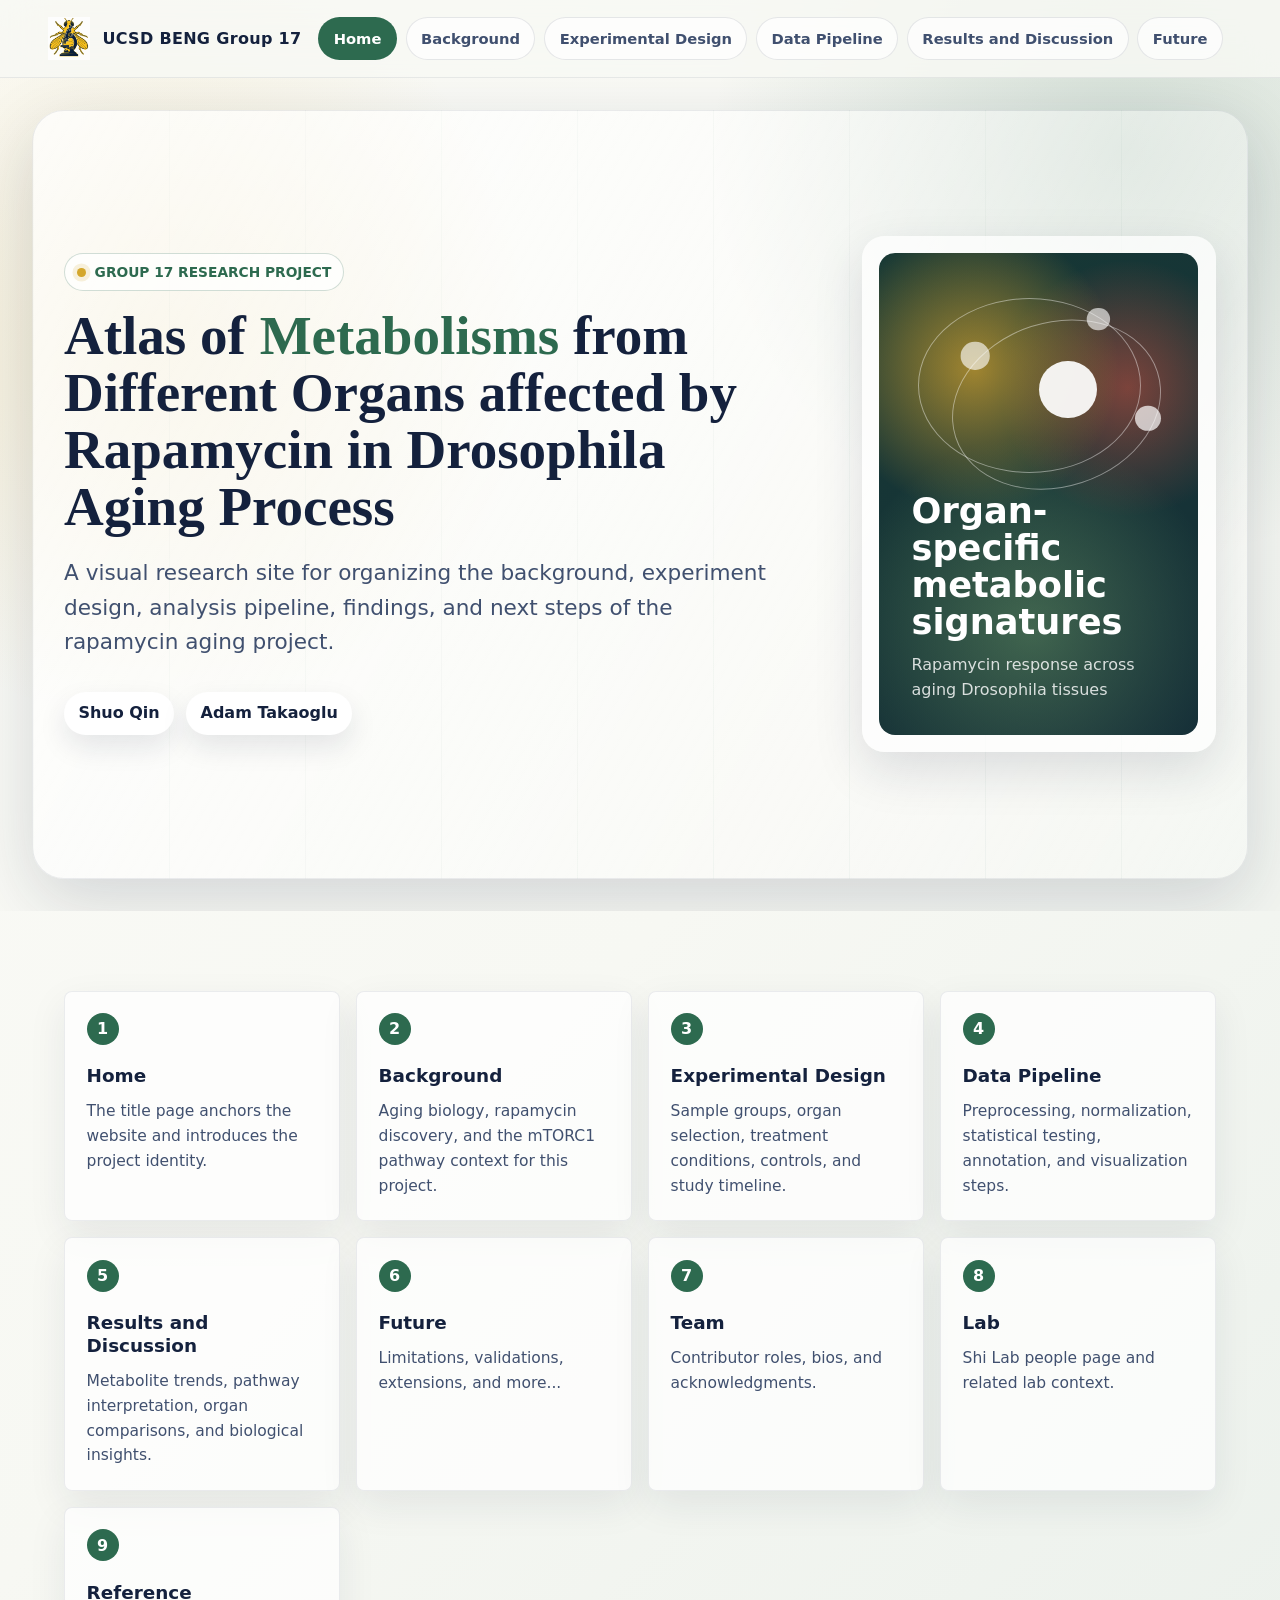
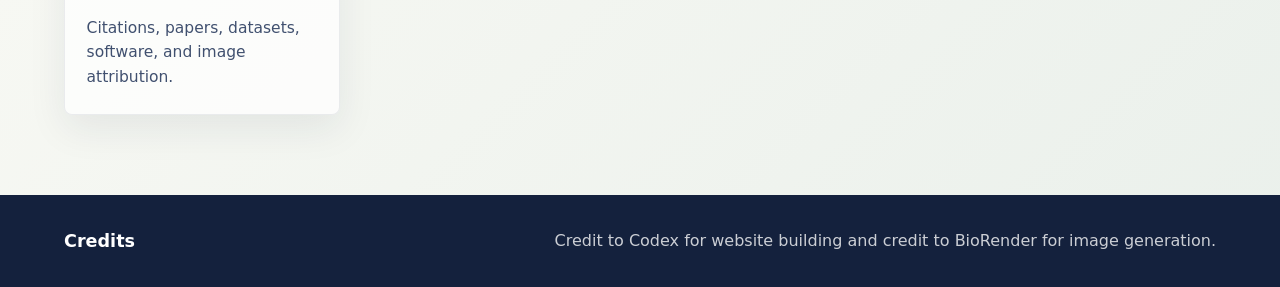
==== commit 5b1e2d60: "update: all" ====
--- a/index.html
+++ b/index.html
@@ -3,7 +3,7 @@
 <head>
     <meta charset="UTF-8">
     <meta name="viewport" content="width=device-width, initial-scale=1.0">
-    <title>Home | Group 17 Rapamycin Atlas</title>
+    <title>Home | UCSD BENG Group 17</title>
     <link rel="stylesheet" href="assets/css/styles.css">
 </head>
 <body>
@@ -11,7 +11,7 @@
         <header class="topbar" aria-label="Project navigation">
             <a class="brand" href="index.html" aria-label="Go to home page">
                 <img class="brand-logo" src="assets/background/images/Team 17 Logo.png" alt="Team 17 logo">
-                <span>Rapamycin Atlas</span>
+                <span>UCSD BENG Group 17</span>
             </a>
             <nav class="nav-scroll" aria-label="Main pages">
                 <a href="index.html" class="is-active" aria-current="page">Home</a>
@@ -69,27 +69,27 @@
                     <a class="placeholder" href="experimental-design.html">
                         <span class="placeholder-number">3</span>
                         <h2>Experimental Design</h2>
-                        <p>Placeholder for sample groups, organ selection, treatment conditions, controls, and study timeline.</p>
+                        <p>Sample groups, organ selection, treatment conditions, controls, and study timeline.</p>
                     </a>
                     <a class="placeholder" href="data-pipeline.html">
                         <span class="placeholder-number">4</span>
                         <h2>Data Pipeline</h2>
-                        <p>Placeholder for preprocessing, normalization, statistical testing, annotation, and visualization steps.</p>
+                        <p>Preprocessing, normalization, statistical testing, annotation, and visualization steps.</p>
                     </a>
                     <a class="placeholder" href="results-discussion.html">
                         <span class="placeholder-number">5</span>
                         <h2>Results and Discussion</h2>
-                        <p>Placeholder for metabolite trends, pathway interpretation, organ comparisons, and biological insights.</p>
+                        <p>Metabolite trends, pathway interpretation, organ comparisons, and biological insights.</p>
                     </a>
                     <a class="placeholder" href="future.html">
                         <span class="placeholder-number">6</span>
                         <h2>Future</h2>
-                        <p>Placeholder for validation experiments, additional analyses, and project extensions.</p>
+                        <p>Limitations, validations, extensions, and more...</p>
                     </a>
                     <a class="placeholder" href="team.html">
                         <span class="placeholder-number">7</span>
                         <h2>Team</h2>
-                        <p>Placeholder for contributor roles, bios, and acknowledgments.</p>
+                        <p>Contributor roles, bios, and acknowledgments.</p>
                     </a>
                     <a class="placeholder" href="lab.html">
                         <span class="placeholder-number">8</span>
@@ -99,7 +99,7 @@
                     <a class="placeholder" href="reference.html">
                         <span class="placeholder-number">9</span>
                         <h2>Reference</h2>
-                        <p>Placeholder for citations, papers, datasets, software, and image attribution.</p>
+                        <p>Citations, papers, datasets, software, and image attribution.</p>
                     </a>
                 </div>
             </section>
@@ -122,3 +122,5 @@
 </body>
 </html>
 
+
+
--- a/assets/css/styles.css
+++ b/assets/css/styles.css
@@ -161,8 +161,8 @@
             max-width: 980px;
             margin: 0;
             font-family: Georgia, "Times New Roman", serif;
-            font-size: clamp(2.55rem, 6.4vw, 6.7rem);
-            line-height: 0.96;
+            font-size: clamp(2.2rem, 4.3vw, 4.65rem);
+            line-height: 1.03;
             letter-spacing: 0;
         }
 
@@ -460,7 +460,44 @@
             margin-top: 1.2rem;
         }
 
-        .overview-figure {
+        .overview-figures {
+            grid-template-columns: repeat(2, minmax(0, 1fr));
+            margin-top: 1.2rem;
+        }
+
+        .video-callout {
+            margin-top: 1.4rem;
+            color: var(--ink);
+            font-weight: 900;
+        }
+
+        .video-embed {
+            overflow: hidden;
+            margin-top: 0.8rem;
+            border: 1px solid rgba(20, 33, 61, 0.08);
+            border-radius: 0.75rem;
+            background: var(--white);
+            box-shadow: 0 14px 32px rgba(20, 33, 61, 0.1);
+        }
+
+        .video-embed iframe {
+            display: block;
+            width: 100%;
+            aspect-ratio: 9 / 16;
+            max-height: 42rem;
+            margin: 0 auto;
+            border: 0;
+            background: #000000;
+        }
+
+        .results-grid {
+            display: grid;
+            grid-template-columns: repeat(2, minmax(0, 1fr));
+            gap: 1rem;
+            margin-top: 1.2rem;
+        }
+
+        .ratio-figure {
             margin-top: 1.2rem;
         }
 
@@ -722,6 +759,14 @@
             .organ-figures {
                 grid-template-columns: 1fr;
             }
+
+            .overview-figures {
+                grid-template-columns: 1fr;
+            }
+
+            .results-grid {
+                grid-template-columns: 1fr;
+            }
         }
         .nav-scroll a.is-active {
             color: var(--white);
@@ -779,3 +824,127 @@
         .placeholder {
             display: block;
         }
+
+        .reference-browser {
+            padding: clamp(1.25rem, 4vw, 2.4rem);
+            border: 1px solid rgba(20, 33, 61, 0.08);
+            border-radius: 0.75rem;
+            background: rgba(255, 255, 255, 0.74);
+            box-shadow: 0 16px 44px rgba(20, 33, 61, 0.09);
+        }
+
+        .reference-toolbar {
+            display: grid;
+            grid-template-columns: minmax(0, 1fr) minmax(13rem, 0.28fr);
+            gap: 0.9rem;
+            align-items: end;
+        }
+
+        .reference-toolbar label {
+            display: grid;
+            gap: 0.35rem;
+            color: var(--ink);
+            font-size: 0.86rem;
+            font-weight: 900;
+        }
+
+        .reference-toolbar input,
+        .reference-toolbar select {
+            width: 100%;
+            min-height: 2.85rem;
+            padding: 0.7rem 0.85rem;
+            border: 1px solid rgba(20, 33, 61, 0.16);
+            border-radius: 0.5rem;
+            color: var(--ink);
+            font: inherit;
+            background: var(--white);
+        }
+
+        .reference-summary {
+            display: flex;
+            align-items: center;
+            justify-content: space-between;
+            gap: 1rem;
+            margin: 1rem 0;
+            color: var(--ink-soft);
+            font-weight: 800;
+        }
+
+        .reference-summary a {
+            color: var(--leaf);
+        }
+
+        .reference-list {
+            display: grid;
+            gap: 0.9rem;
+        }
+
+        .reference-card {
+            padding: 1.1rem;
+            border: 1px solid rgba(20, 33, 61, 0.08);
+            border-radius: 0.65rem;
+            background: rgba(255, 255, 255, 0.86);
+        }
+
+        .reference-card h2 {
+            margin: 0;
+            font-size: clamp(1.05rem, 2vw, 1.35rem);
+            line-height: 1.25;
+        }
+
+        .reference-meta {
+            margin: 0.45rem 0 0;
+            color: var(--ink-soft);
+            font-weight: 750;
+        }
+
+        .reference-abstract {
+            margin: 0.75rem 0 0;
+            color: var(--ink-soft);
+        }
+
+        .reference-actions {
+            display: flex;
+            flex-wrap: wrap;
+            gap: 0.55rem;
+            margin-top: 0.9rem;
+        }
+
+        .reference-actions a,
+        .reference-type-pill {
+            display: inline-flex;
+            align-items: center;
+            min-height: 2rem;
+            padding: 0.38rem 0.7rem;
+            border-radius: 999px;
+            font-size: 0.86rem;
+            font-weight: 900;
+        }
+
+        .reference-actions a {
+            color: var(--white);
+            background: var(--leaf);
+        }
+
+        .reference-type-pill {
+            color: var(--leaf);
+            background: rgba(45, 106, 79, 0.1);
+        }
+
+        .reference-error {
+            margin: 1rem 0 0;
+            color: var(--coral);
+            font-weight: 800;
+        }
+
+        @media (max-width: 720px) {
+            .reference-toolbar,
+            .reference-summary {
+                grid-template-columns: 1fr;
+            }
+
+            .reference-summary {
+                align-items: flex-start;
+                flex-direction: column;
+            }
+        }
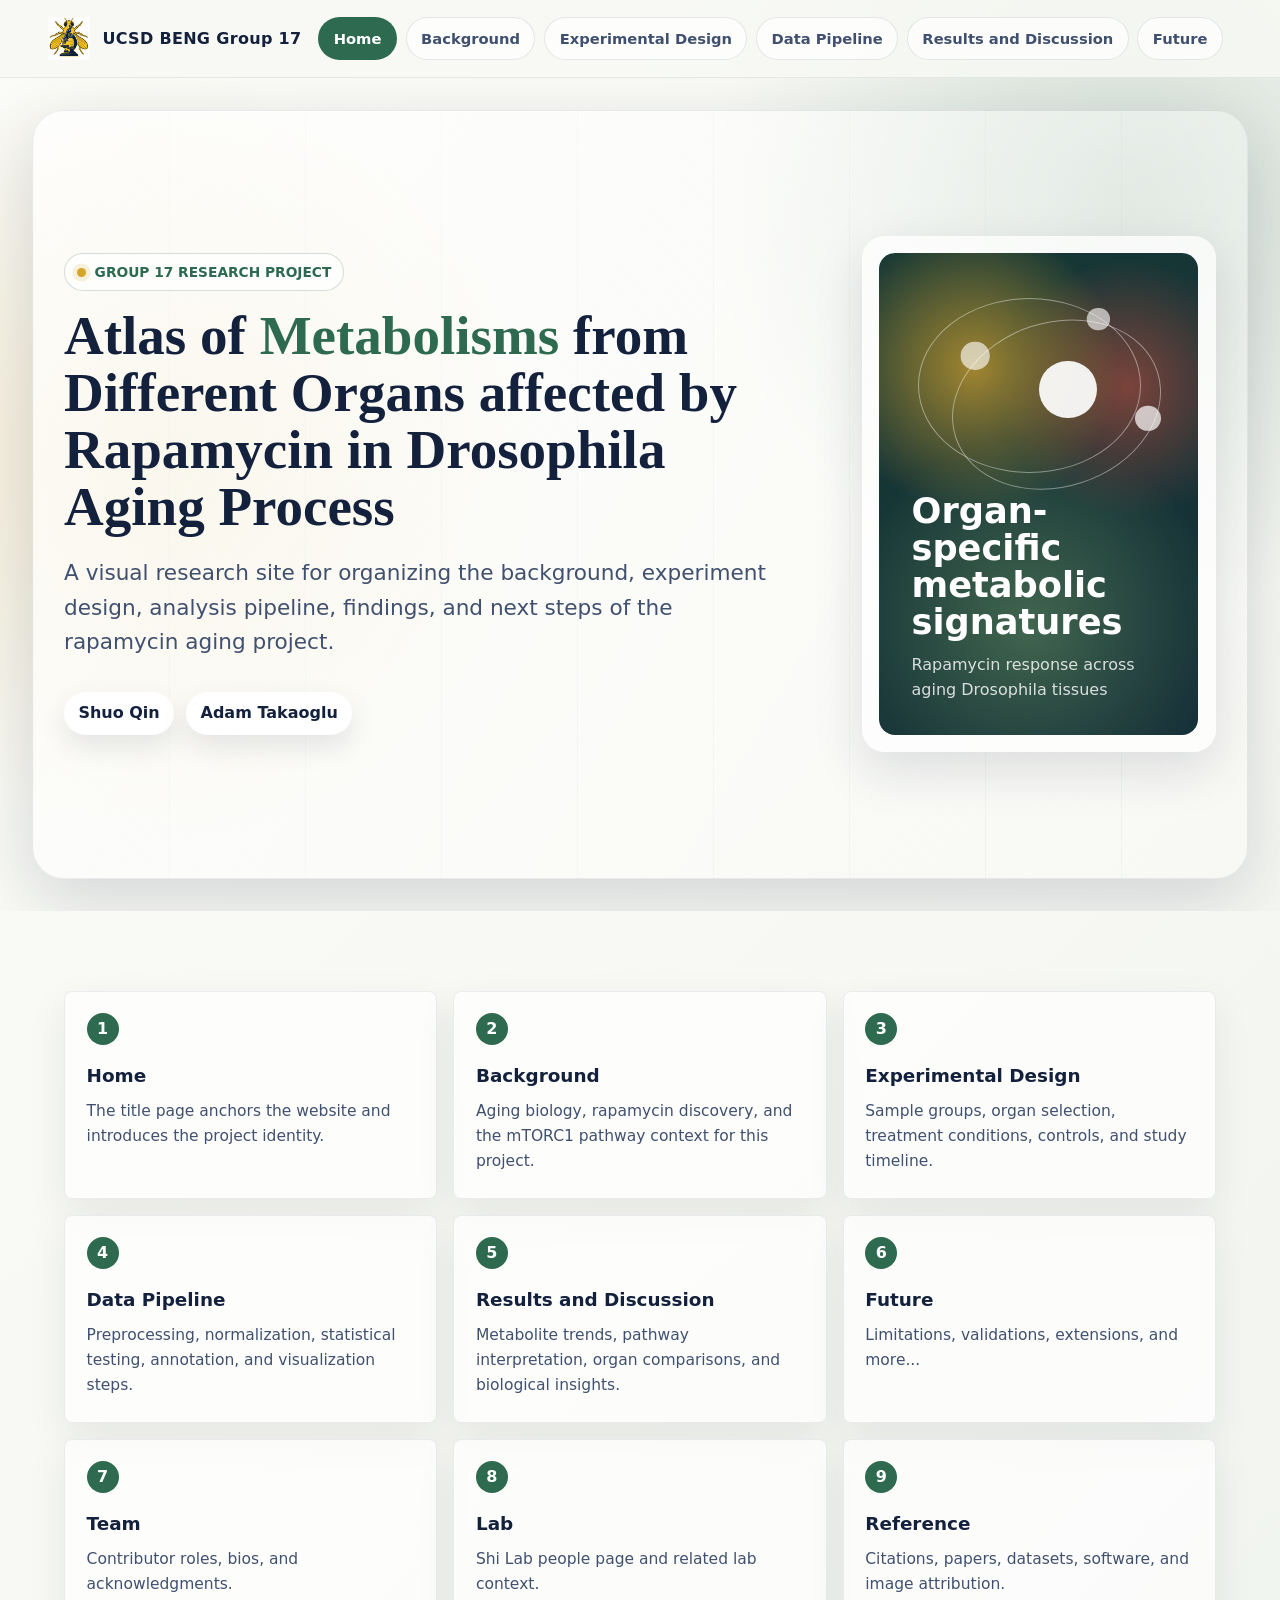
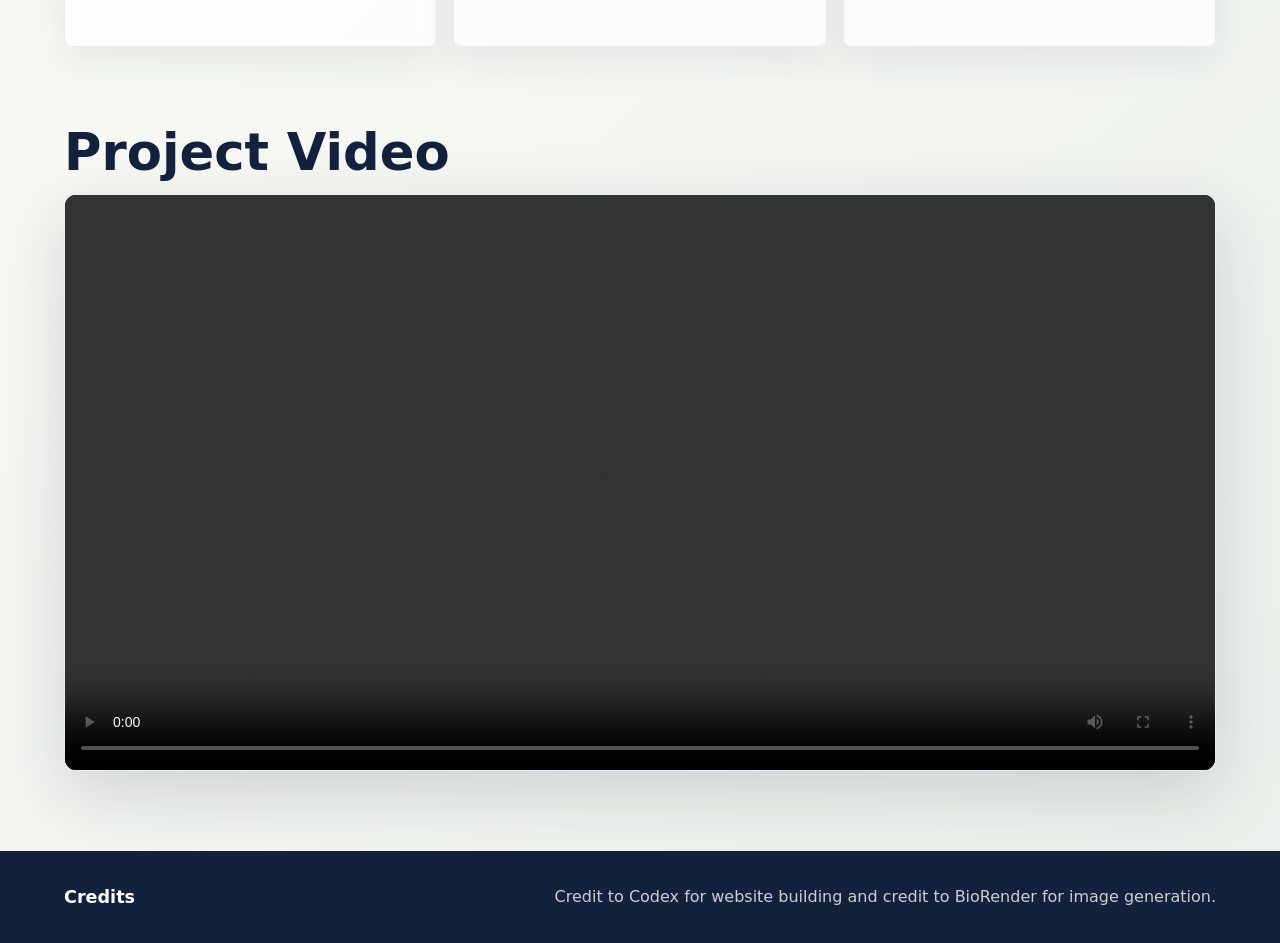
==== commit ada4d3ee: "[UPDATE] Project Video" ====
--- a/index.html
+++ b/index.html
@@ -103,6 +103,18 @@
                     </a>
                 </div>
             </section>
+
+            <section class="home-video-section" aria-labelledby="home-video-title">
+                <div class="home-video-inner">
+                    <h2 id="home-video-title">Project Video</h2>
+                    <div class="home-video-frame">
+                        <video controls preload="metadata">
+                            <source src="assets/index/BENG 187D Video.mp4" type="video/mp4">
+                            Your browser does not support the video tag.
+                        </video>
+                    </div>
+                </div>
+            </section>
         </main>
         <footer class="credits" aria-labelledby="credits-title">
             <div class="credits-inner">
--- a/assets/css/styles.css
+++ b/assets/css/styles.css
@@ -271,7 +271,7 @@
             width: min(1180px, 100%);
             margin: 0 auto;
             display: grid;
-            grid-template-columns: repeat(4, minmax(0, 1fr));
+            grid-template-columns: repeat(3, minmax(0, 1fr));
             gap: 1rem;
         }
 
@@ -308,9 +308,40 @@
             background: var(--leaf);
         }
 
+        .home-video-section {
+            padding: 0 clamp(1.25rem, 5vw, 5rem) clamp(3rem, 8vw, 5rem);
+        }
+
+        .home-video-inner {
+            width: min(1180px, 100%);
+            margin: 0 auto;
+        }
+
+        .home-video-inner h2 {
+            margin: 0 0 1rem;
+            font-size: clamp(1.8rem, 4vw, 3.2rem);
+            line-height: 1;
+        }
+
+        .home-video-frame {
+            overflow: hidden;
+            border: 1px solid rgba(20, 33, 61, 0.08);
+            border-radius: 0.75rem;
+            background: var(--white);
+            box-shadow: var(--shadow);
+        }
+
+        .home-video-frame video {
+            display: block;
+            width: 100%;
+            max-height: 78vh;
+            background: #000000;
+        }
+
         .background-section {
             padding: 0 clamp(1.25rem, 5vw, 5rem) clamp(3rem, 8vw, 5rem);
         }
+
 
         .background-inner {
             width: min(1180px, 100%);
@@ -499,6 +530,22 @@
 
         .ratio-figure {
             margin-top: 1.2rem;
+        }
+
+        .team-list {
+            display: grid;
+            grid-template-columns: repeat(2, minmax(0, 1fr));
+            gap: 0.9rem;
+            margin-top: 1rem;
+        }
+
+        .team-person {
+            padding: 1rem;
+            border: 1px solid rgba(20, 33, 61, 0.08);
+            border-radius: 0.65rem;
+            color: var(--ink);
+            font-weight: 900;
+            background: rgba(255, 255, 255, 0.78);
         }
 
         .lab-section {
@@ -767,6 +814,10 @@
             .results-grid {
                 grid-template-columns: 1fr;
             }
+
+            .team-list {
+                grid-template-columns: 1fr;
+            }
         }
         .nav-scroll a.is-active {
             color: var(--white);
